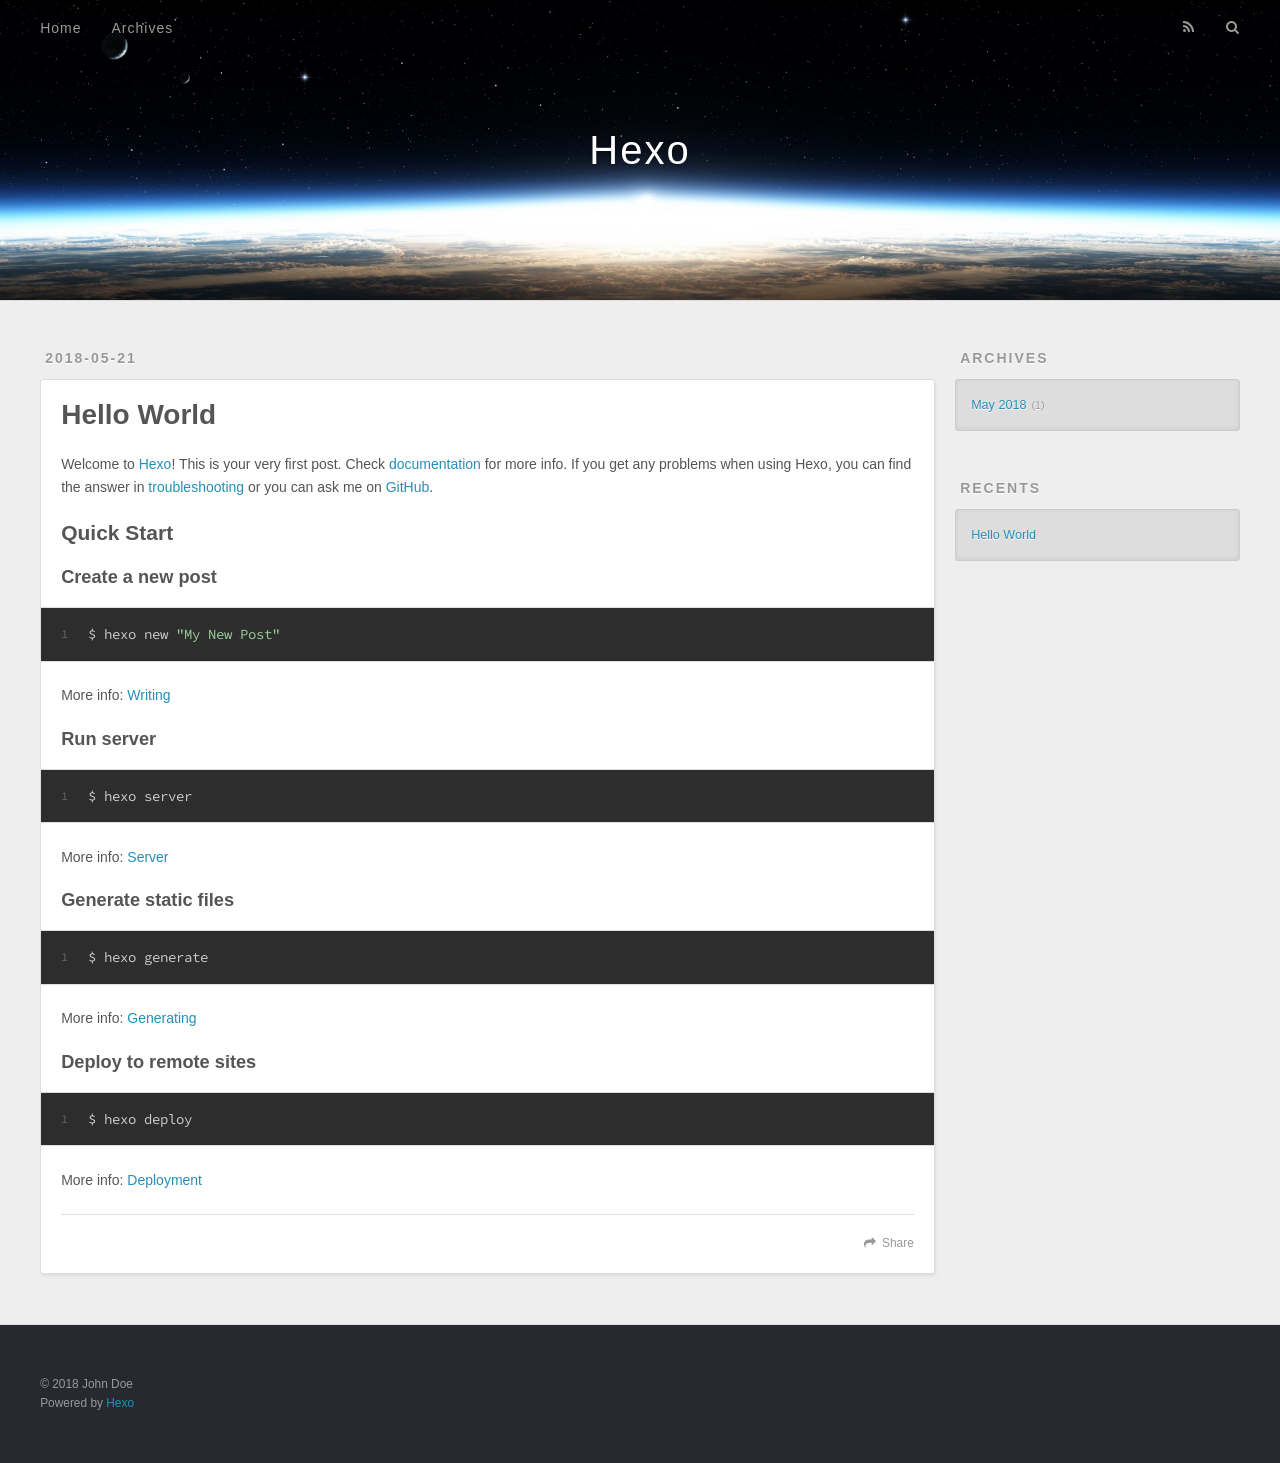
==== index.html @ e7371ed8 "Site updated: 2018-05-22 00:06:30" ====
<!DOCTYPE html>
<html>
<head>
  <!-- hexo-inject:begin --><!-- hexo-inject:end --><meta charset="utf-8">
  
  <title>Hexo</title>
  <meta name="viewport" content="width=device-width, initial-scale=1, maximum-scale=1">
  <meta property="og:type" content="website">
<meta property="og:title" content="Hexo">
<meta property="og:url" content="http://yoursite.com/index.html">
<meta property="og:site_name" content="Hexo">
<meta property="og:locale" content="default">
<meta name="twitter:card" content="summary">
<meta name="twitter:title" content="Hexo">
  
    <link rel="alternative" href="/atom.xml" title="Hexo" type="application/atom+xml">
  
  
    <link rel="icon" href="/favicon.png">
  
  <link href="//fonts.googleapis.com/css?family=Source+Code+Pro" rel="stylesheet" type="text/css">
  <link rel="stylesheet" href="/css/style.css"><!-- hexo-inject:begin --><!-- hexo-inject:end -->
  

</head>
<body>
  <!-- hexo-inject:begin --><!-- hexo-inject:end --><div id="container">
    <div id="wrap">
      <header id="header">
  <div id="banner"></div>
  <div id="header-outer" class="outer">
    <div id="header-title" class="inner">
      <h1 id="logo-wrap">
        <a href="/" id="logo">Hexo</a>
      </h1>
      
    </div>
    <div id="header-inner" class="inner">
      <nav id="main-nav">
        <a id="main-nav-toggle" class="nav-icon"></a>
        
          <a class="main-nav-link" href="/">Home</a>
        
          <a class="main-nav-link" href="/archives">Archives</a>
        
      </nav>
      <nav id="sub-nav">
        
          <a id="nav-rss-link" class="nav-icon" href="/atom.xml" title="RSS Feed"></a>
        
        <a id="nav-search-btn" class="nav-icon" title="Search"></a>
      </nav>
      <div id="search-form-wrap">
        <form action="//google.com/search" method="get" accept-charset="UTF-8" class="search-form"><input type="search" name="q" class="search-form-input" placeholder="Search"><button type="submit" class="search-form-submit">&#xF002;</button><input type="hidden" name="sitesearch" value="http://yoursite.com"></form>
      </div>
    </div>
  </div>
</header>
      <div class="outer">
        <section id="main">
  
    <article id="post-hello-world" class="article article-type-post" itemscope itemprop="blogPost">
  <div class="article-meta">
    <a href="/2018/05/21/hello-world/" class="article-date">
  <time datetime="2018-05-21T14:41:18.692Z" itemprop="datePublished">2018-05-21</time>
</a>
    
  </div>
  <div class="article-inner">
    
    
      <header class="article-header">
        
  
    <h1 itemprop="name">
      <a class="article-title" href="/2018/05/21/hello-world/">Hello World</a>
    </h1>
  

      </header>
    
    <div class="article-entry" itemprop="articleBody">
      
        <p>Welcome to <a href="http://hexo.io/" target="_blank" rel="noopener">Hexo</a>! This is your very first post. Check <a href="http://hexo.io/docs/" target="_blank" rel="noopener">documentation</a> for more info. If you get any problems when using Hexo, you can find the answer in <a href="http://hexo.io/docs/troubleshooting.html" target="_blank" rel="noopener">troubleshooting</a> or you can ask me on <a href="https://github.com/hexojs/hexo/issues" target="_blank" rel="noopener">GitHub</a>.</p>
<h2 id="Quick-Start"><a href="#Quick-Start" class="headerlink" title="Quick Start"></a>Quick Start</h2><h3 id="Create-a-new-post"><a href="#Create-a-new-post" class="headerlink" title="Create a new post"></a>Create a new post</h3><figure class="highlight bash"><table><tr><td class="gutter"><pre><span class="line">1</span><br></pre></td><td class="code"><pre><span class="line">$ hexo new <span class="string">"My New Post"</span></span><br></pre></td></tr></table></figure>
<p>More info: <a href="http://hexo.io/docs/writing.html" target="_blank" rel="noopener">Writing</a></p>
<h3 id="Run-server"><a href="#Run-server" class="headerlink" title="Run server"></a>Run server</h3><figure class="highlight bash"><table><tr><td class="gutter"><pre><span class="line">1</span><br></pre></td><td class="code"><pre><span class="line">$ hexo server</span><br></pre></td></tr></table></figure>
<p>More info: <a href="http://hexo.io/docs/server.html" target="_blank" rel="noopener">Server</a></p>
<h3 id="Generate-static-files"><a href="#Generate-static-files" class="headerlink" title="Generate static files"></a>Generate static files</h3><figure class="highlight bash"><table><tr><td class="gutter"><pre><span class="line">1</span><br></pre></td><td class="code"><pre><span class="line">$ hexo generate</span><br></pre></td></tr></table></figure>
<p>More info: <a href="http://hexo.io/docs/generating.html" target="_blank" rel="noopener">Generating</a></p>
<h3 id="Deploy-to-remote-sites"><a href="#Deploy-to-remote-sites" class="headerlink" title="Deploy to remote sites"></a>Deploy to remote sites</h3><figure class="highlight bash"><table><tr><td class="gutter"><pre><span class="line">1</span><br></pre></td><td class="code"><pre><span class="line">$ hexo deploy</span><br></pre></td></tr></table></figure>
<p>More info: <a href="http://hexo.io/docs/deployment.html" target="_blank" rel="noopener">Deployment</a></p>

      
    </div>
    <footer class="article-footer">
      <a data-url="http://yoursite.com/2018/05/21/hello-world/" data-id="cjhgeq9sd0000dsf5goayx686" class="article-share-link">Share</a>
      
      
    </footer>
  </div>
  
</article>


  
  
</section>
        
          <aside id="sidebar">
  
    
  
    
  
    
  
    
  <div class="widget-wrap">
    <h3 class="widget-title">Archives</h3>
    <div class="widget">
      <ul class="archive-list"><li class="archive-list-item"><a class="archive-list-link" href="/archives/2018/05/">May 2018</a><span class="archive-list-count">1</span></li></ul>
    </div>
  </div>

  
    
  <div class="widget-wrap">
    <h3 class="widget-title">Recents</h3>
    <div class="widget">
      <ul>
        
          <li>
            <a href="/2018/05/21/hello-world/">Hello World</a>
          </li>
        
      </ul>
    </div>
  </div>

  
</aside>
        
      </div>
      <footer id="footer">
  
  <div class="outer">
    <div id="footer-info" class="inner">
      &copy; 2018 John Doe<br>
      Powered by <a href="http://hexo.io/" target="_blank">Hexo</a>
    </div>
  </div>
</footer>
    </div>
    <nav id="mobile-nav">
  
    <a href="/" class="mobile-nav-link">Home</a>
  
    <a href="/archives" class="mobile-nav-link">Archives</a>
  
</nav>
    

<script src="//ajax.googleapis.com/ajax/libs/jquery/2.0.3/jquery.min.js"></script>


  <link rel="stylesheet" href="/fancybox/jquery.fancybox.css">
  <script src="/fancybox/jquery.fancybox.pack.js"></script>


<script src="/js/script.js"></script>

  </div><!-- hexo-inject:begin --><!-- Begin: Injected MathJax -->
<script type="text/x-mathjax-config">
  MathJax.Hub.Config({"tex2jax":{"inlineMath":[["$","$"],["\\(","\\)"]],"skipTags":["script","noscript","style","textarea","pre","code"],"processEscapes":true},"TeX":{"equationNumbers":{"autoNumber":"AMS"}}});
</script>

<script type="text/x-mathjax-config">
  MathJax.Hub.Queue(function() {
    var all = MathJax.Hub.getAllJax(), i;
    for(i=0; i < all.length; i += 1) {
      all[i].SourceElement().parentNode.className += ' has-jax';
    }
  });
</script>

<script type="text/javascript" src="//cdn.mathjax.org/mathjax/latest/MathJax.js?config=TeX-AMS-MML_HTMLorMML">
</script>
<!-- End: Injected MathJax -->
<!-- hexo-inject:end -->
</body>
</html>
---- css/style.css ----
body {
  width: 100%;
}
body:before,
body:after {
  content: "";
  display: table;
}
body:after {
  clear: both;
}
html,
body,
div,
span,
applet,
object,
iframe,
h1,
h2,
h3,
h4,
h5,
h6,
p,
blockquote,
pre,
a,
abbr,
acronym,
address,
big,
cite,
code,
del,
dfn,
em,
img,
ins,
kbd,
q,
s,
samp,
small,
strike,
strong,
sub,
sup,
tt,
var,
dl,
dt,
dd,
ol,
ul,
li,
fieldset,
form,
label,
legend,
table,
caption,
tbody,
tfoot,
thead,
tr,
th,
td {
  margin: 0;
  padding: 0;
  border: 0;
  outline: 0;
  font-weight: inherit;
  font-style: inherit;
  font-family: inherit;
  font-size: 100%;
  vertical-align: baseline;
}
body {
  line-height: 1;
  color: #000;
  background: #fff;
}
ol,
ul {
  list-style: none;
}
table {
  border-collapse: separate;
  border-spacing: 0;
  vertical-align: middle;
}
caption,
th,
td {
  text-align: left;
  font-weight: normal;
  vertical-align: middle;
}
a img {
  border: none;
}
input,
button {
  margin: 0;
  padding: 0;
}
input::-moz-focus-inner,
button::-moz-focus-inner {
  border: 0;
  padding: 0;
}
@font-face {
  font-family: FontAwesome;
  font-style: normal;
  font-weight: normal;
  src: url("fonts/fontawesome-webfont.eot?v=#4.0.3");
  src: url("fonts/fontawesome-webfont.eot?#iefix&v=#4.0.3") format("embedded-opentype"), url("fonts/fontawesome-webfont.woff?v=#4.0.3") format("woff"), url("fonts/fontawesome-webfont.ttf?v=#4.0.3") format("truetype"), url("fonts/fontawesome-webfont.svg#fontawesomeregular?v=#4.0.3") format("svg");
}
html,
body,
#container {
  height: 100%;
}
body {
  background: #eee;
  font: 14px "Helvetica Neue", Helvetica, Arial, sans-serif;
  -webkit-text-size-adjust: 100%;
}
.outer {
  max-width: 1220px;
  margin: 0 auto;
  padding: 0 20px;
}
.outer:before,
.outer:after {
  content: "";
  display: table;
}
.outer:after {
  clear: both;
}
.inner {
  display: inline;
  float: left;
  width: 98.33333333333333%;
  margin: 0 0.833333333333333%;
}
.left,
.alignleft {
  float: left;
}
.right,
.alignright {
  float: right;
}
.clear {
  clear: both;
}
#container {
  position: relative;
}
.mobile-nav-on {
  overflow: hidden;
}
#wrap {
  height: 100%;
  width: 100%;
  position: absolute;
  top: 0;
  left: 0;
  -webkit-transition: 0.2s ease-out;
  -moz-transition: 0.2s ease-out;
  -ms-transition: 0.2s ease-out;
  transition: 0.2s ease-out;
  z-index: 1;
  background: #eee;
}
.mobile-nav-on #wrap {
  left: 280px;
}
@media screen and (min-width: 768px) {
  #main {
    display: inline;
    float: left;
    width: 73.33333333333333%;
    margin: 0 0.833333333333333%;
  }
}
.article-date,
.article-category-link,
.archive-year,
.widget-title {
  text-decoration: none;
  text-transform: uppercase;
  letter-spacing: 2px;
  color: #999;
  margin-bottom: 1em;
  margin-left: 5px;
  line-height: 1em;
  text-shadow: 0 1px #fff;
  font-weight: bold;
}
.article-inner,
.archive-article-inner {
  background: #fff;
  -webkit-box-shadow: 1px 2px 3px #ddd;
  box-shadow: 1px 2px 3px #ddd;
  border: 1px solid #ddd;
  border-radius: 3px;
}
.article-entry h1,
.widget h1 {
  font-size: 2em;
}
.article-entry h2,
.widget h2 {
  font-size: 1.5em;
}
.article-entry h3,
.widget h3 {
  font-size: 1.3em;
}
.article-entry h4,
.widget h4 {
  font-size: 1.2em;
}
.article-entry h5,
.widget h5 {
  font-size: 1em;
}
.article-entry h6,
.widget h6 {
  font-size: 1em;
  color: #999;
}
.article-entry hr,
.widget hr {
  border: 1px dashed #ddd;
}
.article-entry strong,
.widget strong {
  font-weight: bold;
}
.article-entry em,
.widget em,
.article-entry cite,
.widget cite {
  font-style: italic;
}
.article-entry sup,
.widget sup,
.article-entry sub,
.widget sub {
  font-size: 0.75em;
  line-height: 0;
  position: relative;
  vertical-align: baseline;
}
.article-entry sup,
.widget sup {
  top: -0.5em;
}
.article-entry sub,
.widget sub {
  bottom: -0.2em;
}
.article-entry small,
.widget small {
  font-size: 0.85em;
}
.article-entry acronym,
.widget acronym,
.article-entry abbr,
.widget abbr {
  border-bottom: 1px dotted;
}
.article-entry ul,
.widget ul,
.article-entry ol,
.widget ol,
.article-entry dl,
.widget dl {
  margin: 0 20px;
  line-height: 1.6em;
}
.article-entry ul ul,
.widget ul ul,
.article-entry ol ul,
.widget ol ul,
.article-entry ul ol,
.widget ul ol,
.article-entry ol ol,
.widget ol ol {
  margin-top: 0;
  margin-bottom: 0;
}
.article-entry ul,
.widget ul {
  list-style: disc;
}
.article-entry ol,
.widget ol {
  list-style: decimal;
}
.article-entry dt,
.widget dt {
  font-weight: bold;
}
#header {
  height: 300px;
  position: relative;
  border-bottom: 1px solid #ddd;
}
#header:before,
#header:after {
  content: "";
  position: absolute;
  left: 0;
  right: 0;
  height: 40px;
}
#header:before {
  top: 0;
  background: -webkit-linear-gradient(rgba(0,0,0,0.2), transparent);
  background: -moz-linear-gradient(rgba(0,0,0,0.2), transparent);
  background: -ms-linear-gradient(rgba(0,0,0,0.2), transparent);
  background: linear-gradient(rgba(0,0,0,0.2), transparent);
}
#header:after {
  bottom: 0;
  background: -webkit-linear-gradient(transparent, rgba(0,0,0,0.2));
  background: -moz-linear-gradient(transparent, rgba(0,0,0,0.2));
  background: -ms-linear-gradient(transparent, rgba(0,0,0,0.2));
  background: linear-gradient(transparent, rgba(0,0,0,0.2));
}
#header-outer {
  height: 100%;
  position: relative;
}
#header-inner {
  position: relative;
  overflow: hidden;
}
#banner {
  position: absolute;
  top: 0;
  left: 0;
  width: 100%;
  height: 100%;
  background: url("images/banner.jpg") center #000;
  -webkit-background-size: cover;
  -moz-background-size: cover;
  background-size: cover;
  z-index: -1;
}
#header-title {
  text-align: center;
  height: 40px;
  position: absolute;
  top: 50%;
  left: 0;
  margin-top: -20px;
}
#logo,
#subtitle {
  text-decoration: none;
  color: #fff;
  font-weight: 300;
  text-shadow: 0 1px 4px rgba(0,0,0,0.3);
}
#logo {
  font-size: 40px;
  line-height: 40px;
  letter-spacing: 2px;
}
#subtitle {
  font-size: 16px;
  line-height: 16px;
  letter-spacing: 1px;
}
#subtitle-wrap {
  margin-top: 16px;
}
#main-nav {
  float: left;
  margin-left: -15px;
}
.nav-icon,
.main-nav-link {
  float: left;
  color: #fff;
  opacity: 0.6;
  text-decoration: none;
  text-shadow: 0 1px rgba(0,0,0,0.2);
  -webkit-transition: opacity 0.2s;
  -moz-transition: opacity 0.2s;
  -ms-transition: opacity 0.2s;
  transition: opacity 0.2s;
  display: block;
  padding: 20px 15px;
}
.nav-icon:hover,
.main-nav-link:hover {
  opacity: 1;
}
.nav-icon {
  font-family: FontAwesome;
  text-align: center;
  font-size: 14px;
  width: 14px;
  height: 14px;
  padding: 20px 15px;
  position: relative;
  cursor: pointer;
}
.main-nav-link {
  font-weight: 300;
  letter-spacing: 1px;
}
@media screen and (max-width: 479px) {
  .main-nav-link {
    display: none;
  }
}
#main-nav-toggle {
  display: none;
}
#main-nav-toggle:before {
  content: "\f0c9";
}
@media screen and (max-width: 479px) {
  #main-nav-toggle {
    display: block;
  }
}
#sub-nav {
  float: right;
  margin-right: -15px;
}
#nav-rss-link:before {
  content: "\f09e";
}
#nav-search-btn:before {
  content: "\f002";
}
#search-form-wrap {
  position: absolute;
  top: 15px;
  width: 150px;
  height: 30px;
  right: -150px;
  opacity: 0;
  -webkit-transition: 0.2s ease-out;
  -moz-transition: 0.2s ease-out;
  -ms-transition: 0.2s ease-out;
  transition: 0.2s ease-out;
}
#search-form-wrap.on {
  opacity: 1;
  right: 0;
}
@media screen and (max-width: 479px) {
  #search-form-wrap {
    width: 100%;
    right: -100%;
  }
}
.search-form {
  position: absolute;
  top: 0;
  left: 0;
  right: 0;
  background: #fff;
  padding: 5px 15px;
  border-radius: 15px;
  -webkit-box-shadow: 0 0 10px rgba(0,0,0,0.3);
  box-shadow: 0 0 10px rgba(0,0,0,0.3);
}
.search-form-input {
  border: none;
  background: none;
  color: #555;
  width: 100%;
  font: 13px "Helvetica Neue", Helvetica, Arial, sans-serif;
  outline: none;
}
.search-form-input::-webkit-search-results-decoration,
.search-form-input::-webkit-search-cancel-button {
  -webkit-appearance: none;
}
.search-form-submit {
  position: absolute;
  top: 50%;
  right: 10px;
  margin-top: -7px;
  font: 13px FontAwesome;
  border: none;
  background: none;
  color: #bbb;
  cursor: pointer;
}
.search-form-submit:hover,
.search-form-submit:focus {
  color: #777;
}
.article {
  margin: 50px 0;
}
.article-inner {
  overflow: hidden;
}
.article-meta:before,
.article-meta:after {
  content: "";
  display: table;
}
.article-meta:after {
  clear: both;
}
.article-date {
  float: left;
}
.article-category {
  float: left;
  line-height: 1em;
  color: #ccc;
  text-shadow: 0 1px #fff;
  margin-left: 8px;
}
.article-category:before {
  content: "\2022";
}
.article-category-link {
  margin: 0 12px 1em;
}
.article-header {
  padding: 20px 20px 0;
}
.article-title {
  text-decoration: none;
  font-size: 2em;
  font-weight: bold;
  color: #555;
  line-height: 1.1em;
  -webkit-transition: color 0.2s;
  -moz-transition: color 0.2s;
  -ms-transition: color 0.2s;
  transition: color 0.2s;
}
a.article-title:hover {
  color: #258fb8;
}
.article-entry {
  color: #555;
  padding: 0 20px;
}
.article-entry:before,
.article-entry:after {
  content: "";
  display: table;
}
.article-entry:after {
  clear: both;
}
.article-entry p,
.article-entry table {
  line-height: 1.6em;
  margin: 1.6em 0;
}
.article-entry h1,
.article-entry h2,
.article-entry h3,
.article-entry h4,
.article-entry h5,
.article-entry h6 {
  font-weight: bold;
}
.article-entry h1,
.article-entry h2,
.article-entry h3,
.article-entry h4,
.article-entry h5,
.article-entry h6 {
  line-height: 1.1em;
  margin: 1.1em 0;
}
.article-entry a {
  color: #258fb8;
  text-decoration: none;
}
.article-entry a:hover {
  text-decoration: underline;
}
.article-entry ul,
.article-entry ol,
.article-entry dl {
  margin-top: 1.6em;
  margin-bottom: 1.6em;
}
.article-entry img,
.article-entry video {
  max-width: 100%;
  height: auto;
  display: block;
  margin: auto;
}
.article-entry iframe {
  border: none;
}
.article-entry table {
  width: 100%;
  border-collapse: collapse;
  border-spacing: 0;
}
.article-entry th {
  font-weight: bold;
  border-bottom: 3px solid #ddd;
  padding-bottom: 0.5em;
}
.article-entry td {
  border-bottom: 1px solid #ddd;
  padding: 10px 0;
}
.article-entry blockquote {
  font-family: Georgia, "Times New Roman", serif;
  font-size: 1.4em;
  margin: 1.6em 20px;
  text-align: center;
}
.article-entry blockquote footer {
  font-size: 14px;
  margin: 1.6em 0;
  font-family: "Helvetica Neue", Helvetica, Arial, sans-serif;
}
.article-entry blockquote footer cite:before {
  content: "—";
  padding: 0 0.5em;
}
.article-entry .pullquote {
  text-align: left;
  width: 45%;
  margin: 0;
}
.article-entry .pullquote.left {
  margin-left: 0.5em;
  margin-right: 1em;
}
.article-entry .pullquote.right {
  margin-right: 0.5em;
  margin-left: 1em;
}
.article-entry .caption {
  color: #999;
  display: block;
  font-size: 0.9em;
  margin-top: 0.5em;
  position: relative;
  text-align: center;
}
.article-entry .video-container {
  position: relative;
  padding-top: 56.25%;
  height: 0;
  overflow: hidden;
}
.article-entry .video-container iframe,
.article-entry .video-container object,
.article-entry .video-container embed {
  position: absolute;
  top: 0;
  left: 0;
  width: 100%;
  height: 100%;
  margin-top: 0;
}
.article-more-link a {
  display: inline-block;
  line-height: 1em;
  padding: 6px 15px;
  border-radius: 15px;
  background: #eee;
  color: #999;
  text-shadow: 0 1px #fff;
  text-decoration: none;
}
.article-more-link a:hover {
  background: #258fb8;
  color: #fff;
  text-decoration: none;
  text-shadow: 0 1px #1e7293;
}
.article-footer {
  font-size: 0.85em;
  line-height: 1.6em;
  border-top: 1px solid #ddd;
  padding-top: 1.6em;
  margin: 0 20px 20px;
}
.article-footer:before,
.article-footer:after {
  content: "";
  display: table;
}
.article-footer:after {
  clear: both;
}
.article-footer a {
  color: #999;
  text-decoration: none;
}
.article-footer a:hover {
  color: #555;
}
.article-tag-list-item {
  float: left;
  margin-right: 10px;
}
.article-tag-list-link:before {
  content: "#";
}
.article-comment-link {
  float: right;
}
.article-comment-link:before {
  content: "\f075";
  font-family: FontAwesome;
  padding-right: 8px;
}
.article-share-link {
  cursor: pointer;
  float: right;
  margin-left: 20px;
}
.article-share-link:before {
  content: "\f064";
  font-family: FontAwesome;
  padding-right: 6px;
}
#article-nav {
  position: relative;
}
#article-nav:before,
#article-nav:after {
  content: "";
  display: table;
}
#article-nav:after {
  clear: both;
}
@media screen and (min-width: 768px) {
  #article-nav {
    margin: 50px 0;
  }
  #article-nav:before {
    width: 8px;
    height: 8px;
    position: absolute;
    top: 50%;
    left: 50%;
    margin-top: -4px;
    margin-left: -4px;
    content: "";
    border-radius: 50%;
    background: #ddd;
    -webkit-box-shadow: 0 1px 2px #fff;
    box-shadow: 0 1px 2px #fff;
  }
}
.article-nav-link-wrap {
  text-decoration: none;
  text-shadow: 0 1px #fff;
  color: #999;
  -webkit-box-sizing: border-box;
  -moz-box-sizing: border-box;
  box-sizing: border-box;
  margin-top: 50px;
  text-align: center;
  display: block;
}
.article-nav-link-wrap:hover {
  color: #555;
}
@media screen and (min-width: 768px) {
  .article-nav-link-wrap {
    width: 50%;
    margin-top: 0;
  }
}
@media screen and (min-width: 768px) {
  #article-nav-newer {
    float: left;
    text-align: right;
    padding-right: 20px;
  }
}
@media screen and (min-width: 768px) {
  #article-nav-older {
    float: right;
    text-align: left;
    padding-left: 20px;
  }
}
.article-nav-caption {
  text-transform: uppercase;
  letter-spacing: 2px;
  color: #ddd;
  line-height: 1em;
  font-weight: bold;
}
#article-nav-newer .article-nav-caption {
  margin-right: -2px;
}
.article-nav-title {
  font-size: 0.85em;
  line-height: 1.6em;
  margin-top: 0.5em;
}
.article-share-box {
  position: absolute;
  display: none;
  background: #fff;
  -webkit-box-shadow: 1px 2px 10px rgba(0,0,0,0.2);
  box-shadow: 1px 2px 10px rgba(0,0,0,0.2);
  border-radius: 3px;
  margin-left: -145px;
  overflow: hidden;
  z-index: 1;
}
.article-share-box.on {
  display: block;
}
.article-share-input {
  width: 100%;
  background: none;
  -webkit-box-sizing: border-box;
  -moz-box-sizing: border-box;
  box-sizing: border-box;
  font: 14px "Helvetica Neue", Helvetica, Arial, sans-serif;
  padding: 0 15px;
  color: #555;
  outline: none;
  border: 1px solid #ddd;
  border-radius: 3px 3px 0 0;
  height: 36px;
  line-height: 36px;
}
.article-share-links {
  background: #eee;
}
.article-share-links:before,
.article-share-links:after {
  content: "";
  display: table;
}
.article-share-links:after {
  clear: both;
}
.article-share-twitter,
.article-share-facebook,
.article-share-pinterest,
.article-share-google {
  width: 50px;
  height: 36px;
  display: block;
  float: left;
  position: relative;
  color: #999;
  text-shadow: 0 1px #fff;
}
.article-share-twitter:before,
.article-share-facebook:before,
.article-share-pinterest:before,
.article-share-google:before {
  font-size: 20px;
  font-family: FontAwesome;
  width: 20px;
  height: 20px;
  position: absolute;
  top: 50%;
  left: 50%;
  margin-top: -10px;
  margin-left: -10px;
  text-align: center;
}
.article-share-twitter:hover,
.article-share-facebook:hover,
.article-share-pinterest:hover,
.article-share-google:hover {
  color: #fff;
}
.article-share-twitter:before {
  content: "\f099";
}
.article-share-twitter:hover {
  background: #00aced;
  text-shadow: 0 1px #008abe;
}
.article-share-facebook:before {
  content: "\f09a";
}
.article-share-facebook:hover {
  background: #3b5998;
  text-shadow: 0 1px #2f477a;
}
.article-share-pinterest:before {
  content: "\f0d2";
}
.article-share-pinterest:hover {
  background: #cb2027;
  text-shadow: 0 1px #a21a1f;
}
.article-share-google:before {
  content: "\f0d5";
}
.article-share-google:hover {
  background: #dd4b39;
  text-shadow: 0 1px #be3221;
}
.article-gallery {
  background: #000;
  position: relative;
}
.article-gallery-photos {
  position: relative;
  overflow: hidden;
}
.article-gallery-img {
  display: none;
  max-width: 100%;
}
.article-gallery-img:first-child {
  display: block;
}
.article-gallery-img.loaded {
  position: absolute;
  display: block;
}
.article-gallery-img img {
  display: block;
  max-width: 100%;
  margin: 0 auto;
}
#comments {
  background: #fff;
  -webkit-box-shadow: 1px 2px 3px #ddd;
  box-shadow: 1px 2px 3px #ddd;
  padding: 20px;
  border: 1px solid #ddd;
  border-radius: 3px;
  margin: 50px 0;
}
#comments a {
  color: #258fb8;
}
.archives-wrap {
  margin: 50px 0;
}
.archives:before,
.archives:after {
  content: "";
  display: table;
}
.archives:after {
  clear: both;
}
.archive-year-wrap {
  margin-bottom: 1em;
}
.archives {
  -webkit-column-gap: 10px;
  -moz-column-gap: 10px;
  column-gap: 10px;
}
@media screen and (min-width: 480px) and (max-width: 767px) {
  .archives {
    -webkit-column-count: 2;
    -moz-column-count: 2;
    column-count: 2;
  }
}
@media screen and (min-width: 768px) {
  .archives {
    -webkit-column-count: 3;
    -moz-column-count: 3;
    column-count: 3;
  }
}
.archive-article {
  -webkit-column-break-inside: avoid;
  page-break-inside: avoid;
  overflow: hidden;
  break-inside: avoid-column;
}
.archive-article-inner {
  padding: 10px;
  margin-bottom: 15px;
}
.archive-article-title {
  text-decoration: none;
  font-weight: bold;
  color: #555;
  -webkit-transition: color 0.2s;
  -moz-transition: color 0.2s;
  -ms-transition: color 0.2s;
  transition: color 0.2s;
  line-height: 1.6em;
}
.archive-article-title:hover {
  color: #258fb8;
}
.archive-article-footer {
  margin-top: 1em;
}
.archive-article-date {
  color: #999;
  text-decoration: none;
  font-size: 0.85em;
  line-height: 1em;
  margin-bottom: 0.5em;
  display: block;
}
#page-nav {
  margin: 50px auto;
  background: #fff;
  -webkit-box-shadow: 1px 2px 3px #ddd;
  box-shadow: 1px 2px 3px #ddd;
  border: 1px solid #ddd;
  border-radius: 3px;
  text-align: center;
  color: #999;
  overflow: hidden;
}
#page-nav:before,
#page-nav:after {
  content: "";
  display: table;
}
#page-nav:after {
  clear: both;
}
#page-nav a,
#page-nav span {
  padding: 10px 20px;
  line-height: 1;
  height: 2ex;
}
#page-nav a {
  color: #999;
  text-decoration: none;
}
#page-nav a:hover {
  background: #999;
  color: #fff;
}
#page-nav .prev {
  float: left;
}
#page-nav .next {
  float: right;
}
#page-nav .page-number {
  display: inline-block;
}
@media screen and (max-width: 479px) {
  #page-nav .page-number {
    display: none;
  }
}
#page-nav .current {
  color: #555;
  font-weight: bold;
}
#page-nav .space {
  color: #ddd;
}
#footer {
  background: #262a30;
  padding: 50px 0;
  border-top: 1px solid #ddd;
  color: #999;
}
#footer a {
  color: #258fb8;
  text-decoration: none;
}
#footer a:hover {
  text-decoration: underline;
}
#footer-info {
  line-height: 1.6em;
  font-size: 0.85em;
}
.article-entry pre,
.article-entry .highlight {
  background: #2d2d2d;
  margin: 0 -20px;
  padding: 15px 20px;
  border-style: solid;
  border-color: #ddd;
  border-width: 1px 0;
  overflow: auto;
  color: #ccc;
  line-height: 22.400000000000002px;
}
.article-entry .highlight .gutter pre,
.article-entry .gist .gist-file .gist-data .line-numbers {
  color: #666;
  font-size: 0.85em;
}
.article-entry pre,
.article-entry code {
  font-family: "Source Code Pro", Consolas, Monaco, Menlo, Consolas, monospace;
}
.article-entry code {
  background: #eee;
  text-shadow: 0 1px #fff;
  padding: 0 0.3em;
}
.article-entry pre code {
  background: none;
  text-shadow: none;
  padding: 0;
}
.article-entry .highlight pre {
  border: none;
  margin: 0;
  padding: 0;
}
.article-entry .highlight table {
  margin: 0;
  width: auto;
}
.article-entry .highlight td {
  border: none;
  padding: 0;
}
.article-entry .highlight figcaption {
  font-size: 0.85em;
  color: #999;
  line-height: 1em;
  margin-bottom: 1em;
}
.article-entry .highlight figcaption:before,
.article-entry .highlight figcaption:after {
  content: "";
  display: table;
}
.article-entry .highlight figcaption:after {
  clear: both;
}
.article-entry .highlight figcaption a {
  float: right;
}
.article-entry .highlight .gutter pre {
  text-align: right;
  padding-right: 20px;
}
.article-entry .highlight .line {
  height: 22.400000000000002px;
}
.article-entry .gist {
  margin: 0 -20px;
  border-style: solid;
  border-color: #ddd;
  border-width: 1px 0;
  background: #2d2d2d;
  padding: 15px 20px 15px 0;
}
.article-entry .gist .gist-file {
  border: none;
  font-family: "Source Code Pro", Consolas, Monaco, Menlo, Consolas, monospace;
  margin: 0;
}
.article-entry .gist .gist-file .gist-data {
  background: none;
  border: none;
}
.article-entry .gist .gist-file .gist-data .line-numbers {
  background: none;
  border: none;
  padding: 0 20px 0 0;
}
.article-entry .gist .gist-file .gist-data .line-data {
  padding: 0 !important;
}
.article-entry .gist .gist-file .highlight {
  margin: 0;
  padding: 0;
  border: none;
}
.article-entry .gist .gist-file .gist-meta {
  background: #2d2d2d;
  color: #999;
  font: 0.85em "Helvetica Neue", Helvetica, Arial, sans-serif;
  text-shadow: 0 0;
  padding: 0;
  margin-top: 1em;
  margin-left: 20px;
}
.article-entry .gist .gist-file .gist-meta a {
  color: #258fb8;
  font-weight: normal;
}
.article-entry .gist .gist-file .gist-meta a:hover {
  text-decoration: underline;
}
pre .comment,
pre .title {
  color: #999;
}
pre .variable,
pre .attribute,
pre .tag,
pre .regexp,
pre .ruby .constant,
pre .xml .tag .title,
pre .xml .pi,
pre .xml .doctype,
pre .html .doctype,
pre .css .id,
pre .css .class,
pre .css .pseudo {
  color: #f2777a;
}
pre .number,
pre .preprocessor,
pre .built_in,
pre .literal,
pre .params,
pre .constant {
  color: #f99157;
}
pre .class,
pre .ruby .class .title,
pre .css .rules .attribute {
  color: #9c9;
}
pre .string,
pre .value,
pre .inheritance,
pre .header,
pre .ruby .symbol,
pre .xml .cdata {
  color: #9c9;
}
pre .css .hexcolor {
  color: #6cc;
}
pre .function,
pre .python .decorator,
pre .python .title,
pre .ruby .function .title,
pre .ruby .title .keyword,
pre .perl .sub,
pre .javascript .title,
pre .coffeescript .title {
  color: #69c;
}
pre .keyword,
pre .javascript .function {
  color: #c9c;
}
@media screen and (max-width: 479px) {
  #mobile-nav {
    position: absolute;
    top: 0;
    left: 0;
    width: 280px;
    height: 100%;
    background: #191919;
    border-right: 1px solid #fff;
  }
}
@media screen and (max-width: 479px) {
  .mobile-nav-link {
    display: block;
    color: #999;
    text-decoration: none;
    padding: 15px 20px;
    font-weight: bold;
  }
  .mobile-nav-link:hover {
    color: #fff;
  }
}
@media screen and (min-width: 768px) {
  #sidebar {
    display: inline;
    float: left;
    width: 23.333333333333332%;
    margin: 0 0.833333333333333%;
  }
}
.widget-wrap {
  margin: 50px 0;
}
.widget {
  color: #777;
  text-shadow: 0 1px #fff;
  background: #ddd;
  -webkit-box-shadow: 0 -1px 4px #ccc inset;
  box-shadow: 0 -1px 4px #ccc inset;
  border: 1px solid #ccc;
  padding: 15px;
  border-radius: 3px;
}
.widget a {
  color: #258fb8;
  text-decoration: none;
}
.widget a:hover {
  text-decoration: underline;
}
.widget ul ul,
.widget ol ul,
.widget dl ul,
.widget ul ol,
.widget ol ol,
.widget dl ol,
.widget ul dl,
.widget ol dl,
.widget dl dl {
  margin-left: 15px;
  list-style: disc;
}
.widget {
  line-height: 1.6em;
  word-wrap: break-word;
  font-size: 0.9em;
}
.widget ul,
.widget ol {
  list-style: none;
  margin: 0;
}
.widget ul ul,
.widget ol ul,
.widget ul ol,
.widget ol ol {
  margin: 0 20px;
}
.widget ul ul,
.widget ol ul {
  list-style: disc;
}
.widget ul ol,
.widget ol ol {
  list-style: decimal;
}
.category-list-count,
.tag-list-count,
.archive-list-count {
  padding-left: 5px;
  color: #999;
  font-size: 0.85em;
}
.category-list-count:before,
.tag-list-count:before,
.archive-list-count:before {
  content: "(";
}
.category-list-count:after,
.tag-list-count:after,
.archive-list-count:after {
  content: ")";
}
.tagcloud a {
  margin-right: 5px;
  display: inline-block;
}
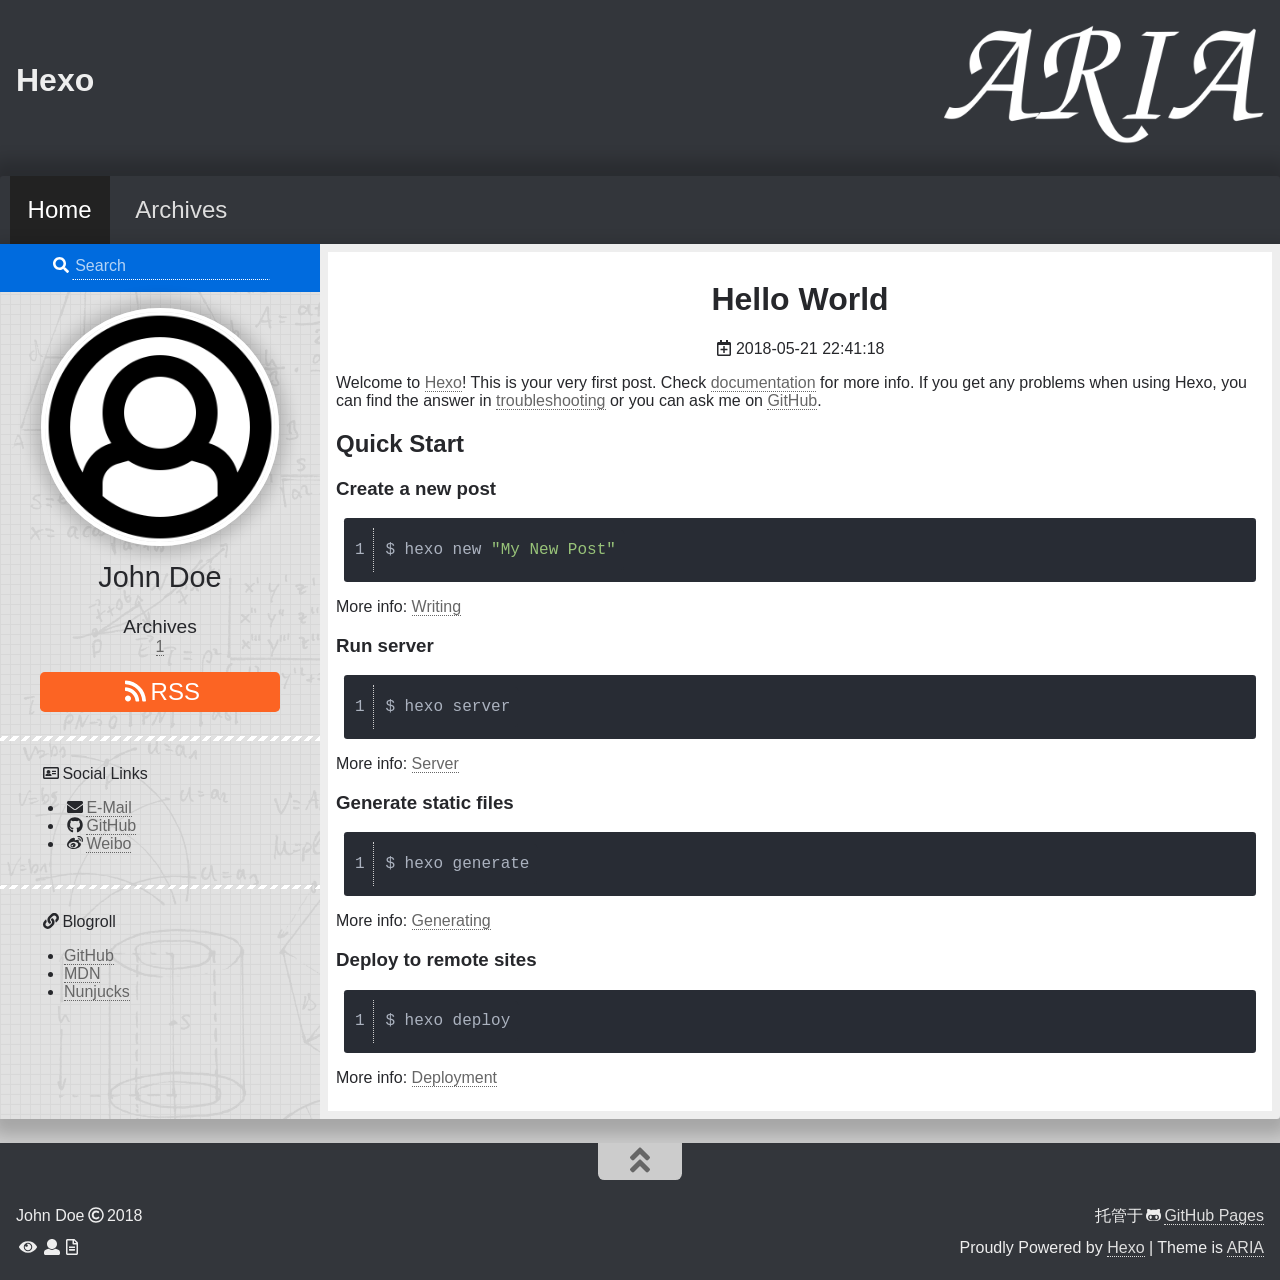
==== commit 1d591149: "Site updated: 2018-06-04 23:24:36" ====
--- a/index.html
+++ b/index.html
@@ -1,192 +1,291 @@
 <!DOCTYPE html>
 <html>
-<head>
-  <!-- hexo-inject:begin --><!-- hexo-inject:end --><meta charset="utf-8">
-  
-  <title>Hexo</title>
-  <meta name="viewport" content="width=device-width, initial-scale=1, maximum-scale=1">
-  <meta property="og:type" content="website">
-<meta property="og:title" content="Hexo">
-<meta property="og:url" content="http://yoursite.com/index.html">
-<meta property="og:site_name" content="Hexo">
-<meta property="og:locale" content="default">
-<meta name="twitter:card" content="summary">
-<meta name="twitter:title" content="Hexo">
-  
-    <link rel="alternative" href="/atom.xml" title="Hexo" type="application/atom+xml">
-  
-  
-    <link rel="icon" href="/favicon.png">
-  
-  <link href="//fonts.googleapis.com/css?family=Source+Code+Pro" rel="stylesheet" type="text/css">
-  <link rel="stylesheet" href="/css/style.css"><!-- hexo-inject:begin --><!-- hexo-inject:end -->
-  
-
-</head>
-<body>
-  <!-- hexo-inject:begin --><!-- hexo-inject:end --><div id="container">
-    <div id="wrap">
-      <header id="header">
-  <div id="banner"></div>
-  <div id="header-outer" class="outer">
-    <div id="header-title" class="inner">
-      <h1 id="logo-wrap">
-        <a href="/" id="logo">Hexo</a>
+  <head>
+    <meta charset="utf-8">
+    <meta http-equiv="X-UA-Compatible" content="IE=edge">
+    <meta name="viewport" content="width=device-width, initial-scale=1, maximum-scale=1">
+    
+    <meta name="theme-color" content="#33363b">
+    <meta name="msapplication-TileColor" content="#33363b">
+    
+    
+    
+    <meta name="keywords" content="Life, ARIA, Hexo">
+    
+    
+    <link rel="apple-touch-icon" sizes="180x180" href="/favicons/apple-touch-icon.png">
+    
+    
+    <link rel="icon" type="image/png" sizes="192x192" href="/favicons/android-chrome-192x192.png">
+    
+    
+    <link rel="icon" type="image/png" sizes="32x32" href="/favicons/favicon-32x32.png">
+    
+    
+    <link rel="icon" type="image/png" sizes="16x16" href="/favicons/favicon-16x16.png">
+    
+    
+    <link rel="mask-icon" href="/favicons/safari-pinned-tab.svg" color="#33363b">
+    
+    
+    <link rel="manifest" href="/favicons/site.webmanifest">
+    
+    
+    <meta name="msapplication-config" content="/favicons/browserconfig.xml">
+    
+    
+    <link rel="alternate" href="/atom.xml" title="Hexo" type="application/atom+xml" />
+    
+    
+    <link rel="shortcut icon" type="image/x-icon" href="/favicons/favicon.ico">
+    
+    
+    <link rel="stylesheet" type="text/css" href="/css/normalize.css">
+    <link rel="stylesheet" type="text/css" href="/css/index.css">
+    
+    <link rel="stylesheet" type="text/css" href="/css/sidebar.css">
+    
+    
+    <link rel="stylesheet" type="text/css" href="/css/custom.css">
+    <link rel="stylesheet" type="text/css" href="/css/atom-one-dark.css">
+    <link rel="stylesheet" type="text/css" href="/css/lightgallery.min.css">
+    <script type="text/javascript" src="/js/jquery.min.js"></script>
+    <script defer type="text/javascript" src="/js/util.js"></script>
+    <script defer type="text/javascript" src="/js/scrollspy.js"></script>
+    <script defer type="text/javascript" src="/js/fontawesome-all.min.js"></script>
+    <script defer type="text/javascript" src="/js/lightgallery.min.js"></script>
+    <script defer type="text/javascript" src="/js/lg-fullscreen.min.js"></script>
+    <script defer type="text/javascript" src="/js/lg-hash.min.js"></script>
+    <script defer type="text/javascript" src="/js/lg-pager.min.js"></script>
+    <script defer type="text/javascript" src="/js/lg-thumbnail.min.js"></script>
+    <script defer type="text/javascript" src="/js/lg-zoom.min.js"></script>
+    
+    <script defer src="/js/busuanzi.pure.mini.js"></script>
+    
+    
+    <script defer type="text/javascript" src="/js/search.js"></script>
+    <script type="text/javascript">
+    $(document).ready(function () {
+      var searchPath = "search.xml";
+      if (searchPath.length === 0) {
+        searchPath = "search.xml";
+      }
+      var path = "/" + searchPath;
+      searchFunc(path, "search-input", "search-result");
+    });
+    </script>
+    
+    
+    <script defer type="text/javascript" src="/js/index.js"></script>
+    
+    <script defer type="text/javascript" src="/js/custom.js"></script>
+    <title>Hexo</title>
+  </head>
+  <body itemscope itemtype="http://schema.org/WebPage" lang="default"  data-spy="scroll" data-target=".list-group">
+    
+<header id="header" class="header" style="background: #33363b;">
+  <div class="container">
+    <div class="header-container">
+      <div class="header-title">
+        <h1 class="title"><a href="/">Hexo</a></h1>
+        <h2 class="subtitle"></h2>
+      </div>
+      <div class="logo">
+        <img src="/images/ARIA_logo.png" alt="logo">
+      </div>
+    </div>
+    
+<nav id="nav" class="nav">
+  <a id="nav-toggle" class="nav-toggle"><i class="fas fa-bars"></i></a>
+  <ul id="menu">
+    
+    <li><a href="/" class="current">Home</a></li>
+    
+    <li><a href="/archives/">Archives</a></li>
+    
+  </ul>
+</nav>
+
+
+  </div>
+</header>
+
+
+    <main id="main" class="main">
+      <div class="container">
+        <div class="main-container">
+          <div class="content">
+            
+
+<section id="index" class="index">
+  
+  <article class="index-post card" itemscope itemtype="http://schema.org/Article">
+    <div class="post-block">
+      <link itemprop="mainEntityOfPage" href="skliu.tw/2018/05/21/hello-world/">
+      <span hidden itemprop="author" itemscope itemtype="http://schema.org/Person">
+        <meta itemprop="name" content="John Doe">
+        <meta itemprop="description" content="">
+        <meta itemprop="image" content="/images/avatar.png">
+      </span>
+      <span hidden itemprop="publisher" itemscope itemtype="http://schema.org/Organization">
+        <meta itemprop="name" content="Hexo">
+      </span>
+    </div>
+    <header class="post-header">
+      <h1 class="post-title" itemprop="name headline">
+        <a class="post-title-link post-title-link-external" href="/2018/05/21/hello-world/" itemprop="url">Hello World</a>
       </h1>
+      <div class="post-meta">
+        
+        <span class="post-date">
+          <i class="far fa-calendar-plus"></i><span><time title="post-date" itemprop="dateCreated datePublished" datetime="2018-05-21T22:41:18+08:00">2018-05-21 22:41:18</time></span>
+        </span>
+        
+        
+        
+      </div>
+    </header>
+    <main class="post-body" itemprop="articleBody">
       
-    </div>
-    <div id="header-inner" class="inner">
-      <nav id="main-nav">
-        <a id="main-nav-toggle" class="nav-icon"></a>
-        
-          <a class="main-nav-link" href="/">Home</a>
-        
-          <a class="main-nav-link" href="/archives">Archives</a>
-        
-      </nav>
-      <nav id="sub-nav">
-        
-          <a id="nav-rss-link" class="nav-icon" href="/atom.xml" title="RSS Feed"></a>
-        
-        <a id="nav-search-btn" class="nav-icon" title="Search"></a>
-      </nav>
-      <div id="search-form-wrap">
-        <form action="//google.com/search" method="get" accept-charset="UTF-8" class="search-form"><input type="search" name="q" class="search-form-input" placeholder="Search"><button type="submit" class="search-form-submit">&#xF002;</button><input type="hidden" name="sitesearch" value="http://yoursite.com"></form>
-      </div>
-    </div>
-  </div>
-</header>
-      <div class="outer">
-        <section id="main">
-  
-    <article id="post-hello-world" class="article article-type-post" itemscope itemprop="blogPost">
-  <div class="article-meta">
-    <a href="/2018/05/21/hello-world/" class="article-date">
-  <time datetime="2018-05-21T14:41:18.692Z" itemprop="datePublished">2018-05-21</time>
-</a>
-    
-  </div>
-  <div class="article-inner">
-    
-    
-      <header class="article-header">
-        
-  
-    <h1 itemprop="name">
-      <a class="article-title" href="/2018/05/21/hello-world/">Hello World</a>
-    </h1>
-  
-
-      </header>
-    
-    <div class="article-entry" itemprop="articleBody">
+      <p>Welcome to <a href="http://hexo.io/" target="_blank" rel="noopener">Hexo</a>! This is your very first post. Check <a href="http://hexo.io/docs/" target="_blank" rel="noopener">documentation</a> for more info. If you get any problems when using Hexo, you can find the answer in <a href="http://hexo.io/docs/troubleshooting.html" target="_blank" rel="noopener">troubleshooting</a> or you can ask me on <a href="https://github.com/hexojs/hexo/issues" target="_blank" rel="noopener">GitHub</a>.</p>
+<h2 id="Quick-Start"><a href="#Quick-Start" class="headerlink" title="Quick Start"></a>Quick Start</h2><h3 id="Create-a-new-post"><a href="#Create-a-new-post" class="headerlink" title="Create a new post"></a>Create a new post</h3><figure class="highlight bash"><table><tr><td class="gutter"><pre><span class="line">1</span><br></pre></td><td class="code"><pre><code class="hljs bash">$ hexo new <span class="hljs-string">"My New Post"</span><br></code></pre></td></tr></table></figure>
+<p>More info: <a href="http://hexo.io/docs/writing.html" target="_blank" rel="noopener">Writing</a></p>
+<h3 id="Run-server"><a href="#Run-server" class="headerlink" title="Run server"></a>Run server</h3><figure class="highlight bash"><table><tr><td class="gutter"><pre><span class="line">1</span><br></pre></td><td class="code"><pre><code class="hljs bash">$ hexo server<br></code></pre></td></tr></table></figure>
+<p>More info: <a href="http://hexo.io/docs/server.html" target="_blank" rel="noopener">Server</a></p>
+<h3 id="Generate-static-files"><a href="#Generate-static-files" class="headerlink" title="Generate static files"></a>Generate static files</h3><figure class="highlight bash"><table><tr><td class="gutter"><pre><span class="line">1</span><br></pre></td><td class="code"><pre><code class="hljs bash">$ hexo generate<br></code></pre></td></tr></table></figure>
+<p>More info: <a href="http://hexo.io/docs/generating.html" target="_blank" rel="noopener">Generating</a></p>
+<h3 id="Deploy-to-remote-sites"><a href="#Deploy-to-remote-sites" class="headerlink" title="Deploy to remote sites"></a>Deploy to remote sites</h3><figure class="highlight bash"><table><tr><td class="gutter"><pre><span class="line">1</span><br></pre></td><td class="code"><pre><code class="hljs bash">$ hexo deploy<br></code></pre></td></tr></table></figure>
+<p>More info: <a href="http://hexo.io/docs/deployment.html" target="_blank" rel="noopener">Deployment</a></p>
+
       
-        <p>Welcome to <a href="http://hexo.io/" target="_blank" rel="noopener">Hexo</a>! This is your very first post. Check <a href="http://hexo.io/docs/" target="_blank" rel="noopener">documentation</a> for more info. If you get any problems when using Hexo, you can find the answer in <a href="http://hexo.io/docs/troubleshooting.html" target="_blank" rel="noopener">troubleshooting</a> or you can ask me on <a href="https://github.com/hexojs/hexo/issues" target="_blank" rel="noopener">GitHub</a>.</p>
-<h2 id="Quick-Start"><a href="#Quick-Start" class="headerlink" title="Quick Start"></a>Quick Start</h2><h3 id="Create-a-new-post"><a href="#Create-a-new-post" class="headerlink" title="Create a new post"></a>Create a new post</h3><figure class="highlight bash"><table><tr><td class="gutter"><pre><span class="line">1</span><br></pre></td><td class="code"><pre><span class="line">$ hexo new <span class="string">"My New Post"</span></span><br></pre></td></tr></table></figure>
-<p>More info: <a href="http://hexo.io/docs/writing.html" target="_blank" rel="noopener">Writing</a></p>
-<h3 id="Run-server"><a href="#Run-server" class="headerlink" title="Run server"></a>Run server</h3><figure class="highlight bash"><table><tr><td class="gutter"><pre><span class="line">1</span><br></pre></td><td class="code"><pre><span class="line">$ hexo server</span><br></pre></td></tr></table></figure>
-<p>More info: <a href="http://hexo.io/docs/server.html" target="_blank" rel="noopener">Server</a></p>
-<h3 id="Generate-static-files"><a href="#Generate-static-files" class="headerlink" title="Generate static files"></a>Generate static files</h3><figure class="highlight bash"><table><tr><td class="gutter"><pre><span class="line">1</span><br></pre></td><td class="code"><pre><span class="line">$ hexo generate</span><br></pre></td></tr></table></figure>
-<p>More info: <a href="http://hexo.io/docs/generating.html" target="_blank" rel="noopener">Generating</a></p>
-<h3 id="Deploy-to-remote-sites"><a href="#Deploy-to-remote-sites" class="headerlink" title="Deploy to remote sites"></a>Deploy to remote sites</h3><figure class="highlight bash"><table><tr><td class="gutter"><pre><span class="line">1</span><br></pre></td><td class="code"><pre><span class="line">$ hexo deploy</span><br></pre></td></tr></table></figure>
-<p>More info: <a href="http://hexo.io/docs/deployment.html" target="_blank" rel="noopener">Deployment</a></p>
-
-      
-    </div>
-    <footer class="article-footer">
-      <a data-url="http://yoursite.com/2018/05/21/hello-world/" data-id="cjhgeq9sd0000dsf5goayx686" class="article-share-link">Share</a>
-      
+    </main>
+    <footer class="post-footer">
       
     </footer>
-  </div>
-  
-</article>
-
-
+  </article>
+  
   
   
 </section>
-        
-          <aside id="sidebar">
-  
-    
-  
-    
-  
-    
-  
-    
-  <div class="widget-wrap">
-    <h3 class="widget-title">Archives</h3>
-    <div class="widget">
-      <ul class="archive-list"><li class="archive-list-item"><a class="archive-list-link" href="/archives/2018/05/">May 2018</a><span class="archive-list-count">1</span></li></ul>
-    </div>
-  </div>
-
-  
-    
-  <div class="widget-wrap">
-    <h3 class="widget-title">Recents</h3>
-    <div class="widget">
-      <ul>
-        
-          <li>
-            <a href="/2018/05/21/hello-world/">Hello World</a>
-          </li>
-        
-      </ul>
-    </div>
-  </div>
-
-  
+
+          </div>
+          
+          
+          
+<aside class="sidebar" id="sidebar" style="background: url(/images/sidebar_background.png);">
+  
+  <div class="search">
+    <div class="form-group">
+      <i class="fas fa-search"></i><input type="text" id="search-input" name="q" results="0" placeholder="Search" class="form-control"/>
+    </div>
+  </div>
+  <div class="search-result-box" id="search-result"></div>
+  
+  
+<div class="info sidebar-item" id="info">
+  
+  <img class="author-avatar" src="/images/avatar.png" alt="John Doe">
+  
+  <h1 class="author-name">John Doe</h1>
+  <h2 class="author-description"> </h2>
+  <div class="site-count">
+    
+    <div class="archives-count">
+      <div class="site-count-title">Archives</div>
+      <div><a href="/archives/">1</a></div>
+    </div>
+    
+    
+    
+  </div>
+  
+  <div class="rss">
+    <a class="rss-link button sidebar-item" href="/atom.xml"><i class="fas fa-rss"></i>RSS</a>
+  </div>
+  
+</div>
+
+
+  <div class="sidebar-sticky">
+    
+    
+    
+<hr>
+<div class="social-link sidebar-item">
+  <div><i class="far fa-address-card"></i>Social Links</p></div>
+  <ul>
+    
+    <li><i class="fas fa-envelope"></i><a href="mailto:youremail@youremailhost" target="_blank">E-Mail</a></li>
+    
+    <li><i class="fab fa-github"></i><a href="https://github.com/" target="_blank">GitHub</a></li>
+    
+    <li><i class="fab fa-weibo"></i><a href="https://weibo.com/" target="_blank">Weibo</a></li>
+    
+  </ul>
+</div>
+
+
+    
+    
+    
+<hr>
+<div class="blogroll sidebar-item">
+  <div><i class="fas fa-link"></i>Blogroll</div>
+  <ul>
+    
+    <li><a href="https://github.com/" target="_blank">GitHub</a></li>
+    
+    <li><a href="https://developer.mozilla.org/" target="_blank">MDN</a></li>
+    
+    <li><a href="https://mozilla.github.io/nunjucks/" target="_blank">Nunjucks</a></li>
+    
+  </ul>
+</div>
+
+
+    
+  </div>
 </aside>
-        
-      </div>
-      <footer id="footer">
-  
-  <div class="outer">
-    <div id="footer-info" class="inner">
-      &copy; 2018 John Doe<br>
-      Powered by <a href="http://hexo.io/" target="_blank">Hexo</a>
+
+
+          
+        </div>
+      </div>
+    </main>
+    
+<footer id="footer" class="footer" style="background: #33363b;">
+  <div class="container">
+    <div class="back-to-top">
+      <a id="back-to-top"><i class="fas fa-angle-double-up"></i></a>
+    </div>
+    <div class="footer-container">
+      <div class="footer-left">
+        <div class="copyright">
+          <span class="author">John Doe</span><span class="year"><i class="far fa-copyright"></i>2018</span>
+        </div>
+        
+        
+<div class="busuanzi">
+  <span id="busuanzi_container_site_pv"><i class="fas fa-eye"></i><span id="busuanzi_value_site_pv"></span></span><span id="busuanzi_container_site_uv"><i class="fas fa-user"></i><span id="busuanzi_value_site_uv"></span></span><span id="busuanzi_container_page_pv"><i class="far fa-file-alt"></i><span id="busuanzi_value_page_pv"></span></span>
+</div>
+
+
+        
+      </div>
+      <div class="footer-right">
+        <div class="custom-info">
+          
+          托管于<i class="fab fa-github-alt"></i><a href="https://pages.github.com/" target="_blank">GitHub Pages</a>
+          
+        </div>
+        <div class="powered-by">
+          Proudly Powered by <a href="https://hexo.io/" target="_blank">Hexo</a> | Theme is <a href="https://github.com/AlynxZhou/hexo-theme-aria/" target="_blank">ARIA</a>
+        </div>
+      </div>
     </div>
   </div>
 </footer>
-    </div>
-    <nav id="mobile-nav">
-  
-    <a href="/" class="mobile-nav-link">Home</a>
-  
-    <a href="/archives" class="mobile-nav-link">Archives</a>
-  
-</nav>
-    
-
-<script src="//ajax.googleapis.com/ajax/libs/jquery/2.0.3/jquery.min.js"></script>
-
-
-  <link rel="stylesheet" href="/fancybox/jquery.fancybox.css">
-  <script src="/fancybox/jquery.fancybox.pack.js"></script>
-
-
-<script src="/js/script.js"></script>
-
-  </div><!-- hexo-inject:begin --><!-- Begin: Injected MathJax -->
-<script type="text/x-mathjax-config">
-  MathJax.Hub.Config({"tex2jax":{"inlineMath":[["$","$"],["\\(","\\)"]],"skipTags":["script","noscript","style","textarea","pre","code"],"processEscapes":true},"TeX":{"equationNumbers":{"autoNumber":"AMS"}}});
-</script>
-
-<script type="text/x-mathjax-config">
-  MathJax.Hub.Queue(function() {
-    var all = MathJax.Hub.getAllJax(), i;
-    for(i=0; i < all.length; i += 1) {
-      all[i].SourceElement().parentNode.className += ' has-jax';
-    }
-  });
-</script>
-
-<script type="text/javascript" src="//cdn.mathjax.org/mathjax/latest/MathJax.js?config=TeX-AMS-MML_HTMLorMML">
-</script>
-<!-- End: Injected MathJax -->
-<!-- hexo-inject:end -->
-</body>
-</html>+
+
+  </body>
+</html>
--- a/css/index.css
+++ b/css/index.css
@@ -0,0 +1,847 @@
+.header {
+  padding-bottom: 3em;
+  margin-bottom: 0;
+  background: #33363b;
+  color: #eee;
+}
+.header .header-container {
+  display: -webkit-box;
+  display: -moz-box;
+  display: -webkit-flex;
+  display: -ms-flexbox;
+  display: box;
+  display: flex;
+  -webkit-box-orient: horizontal;
+  -moz-box-orient: horizontal;
+  -o-box-orient: horizontal;
+  -webkit-flex-direction: row;
+  -ms-flex-direction: row;
+  flex-direction: row;
+  -webkit-box-pack: justify;
+  -moz-box-pack: justify;
+  -o-box-pack: justify;
+  -ms-flex-pack: justify;
+  -webkit-justify-content: space-between;
+  justify-content: space-between;
+  -webkit-box-align: center;
+  -moz-box-align: center;
+  -o-box-align: center;
+  -ms-flex-align: center;
+  -webkit-align-items: center;
+  align-items: center;
+  -webkit-box-lines: single;
+  -moz-box-lines: single;
+  -o-box-lines: single;
+  -webkit-flex-wrap: nowrap;
+  -ms-flex-wrap: nowrap;
+  flex-wrap: nowrap;
+  padding: 1em;
+}
+.header .header-container .header-title {
+  text-align: left;
+  width: 50%;
+  word-wrap: break-word;
+  -webkit-box-flex: 1;
+  -moz-box-flex: 1;
+  -o-box-flex: 1;
+  -ms-box-flex: 1;
+  box-flex: 1;
+  -webkit-flex-grow: 1;
+  flex-grow: 1;
+  -webkit-flex-shrink: 0;
+  flex-shrink: 0;
+  color: #eee;
+}
+.header .header-container .header-title a {
+  color: #eee;
+  text-decoration: none;
+  border-bottom: none;
+}
+.header .header-container .header-title a:hover {
+  color: #eee;
+  border-bottom: none;
+}
+.header .header-container .header-title .title {
+  font: bold 2em "Roboto", "Noto Sans", Helvetica, Arial, sans-serif;
+  margin: 0 0 0.5em 0;
+}
+.header .header-container .header-title .subtitle {
+  font: italic 1.5em "Roboto", "Noto Sans", Helvetica, Arial, sans-serif;
+  margin: 0.5em 0 0 0;
+}
+.header .header-container .logo {
+  text-align: right;
+  width: 50%;
+  -webkit-box-flex: 1;
+  -moz-box-flex: 1;
+  -o-box-flex: 1;
+  -ms-box-flex: 1;
+  box-flex: 1;
+  -webkit-flex-grow: 1;
+  flex-grow: 1;
+  -webkit-flex-shrink: 0;
+  flex-shrink: 0;
+}
+.header .header-container .logo img {
+  display: inline-block;
+  max-width: 20em;
+  width: 100%;
+}
+@media (max-width: 40em) {
+  .header .header-container {
+    -webkit-box-direction: reverse;
+    -moz-box-direction: reverse;
+    -o-box-direction: reverse;
+    -webkit-box-orient: vertical;
+    -moz-box-orient: vertical;
+    -o-box-orient: vertical;
+    -webkit-flex-direction: column-reverse;
+    -ms-flex-direction: column-reverse;
+    flex-direction: column-reverse;
+  }
+  .header .header-container .header-title {
+    text-align: center;
+    width: auto;
+  }
+  .header .header-container .logo {
+    text-align: center;
+    width: auto;
+  }
+}
+.nav {
+  position: relative;
+  margin: 0;
+  padding: 0 0.5em;
+  background: #33363b;
+  -webkit-box-shadow: 0 -0.5em 1em 0.5em rgba(0,0,0,0.19);
+  box-shadow: 0 -0.5em 1em 0.5em rgba(0,0,0,0.19);
+  border-top-left-radius: 0.2em;
+  border-top-right-radius: 0.2em;
+  display: block;
+}
+.nav ul {
+  display: block;
+  list-style: none;
+  padding: 0;
+  margin: 0;
+}
+.nav ul li {
+  line-height: 2em;
+  position: relative;
+  text-align: center;
+  display: inline-block;
+  margin: 0 0.1em;
+}
+.nav ul li a {
+  display: block;
+  font-size: 1.5em;
+  padding: 0.75em;
+  color: #ddd;
+  text-decoration: none;
+  text-shadow: 0 0.05em rgba(0,0,0,0.2);
+  -webkit-transition: 0.2s ease-in;
+  -moz-transition: 0.2s ease-in;
+  -o-transition: 0.2s ease-in;
+  -ms-transition: 0.2s ease-in;
+  transition: 0.2s ease-in;
+  border-bottom: none;
+}
+.nav ul li a:hover {
+  border-bottom: none;
+  color: #fff;
+  background: #252525;
+}
+.nav ul li a.current {
+  border-bottom: none;
+  color: #fff;
+  background: #222;
+}
+.nav .nav-toggle {
+  text-align: center;
+  font-size: 2em;
+  position: relative;
+  cursor: pointer;
+  color: #ddd;
+  display: none;
+  width: 100%;
+  text-align: center;
+  border-bottom: none;
+}
+.nav .nav-toggle:hover {
+  border-bottom: none;
+  color: #fff;
+}
+@media (max-width: 40em) {
+  .nav .nav-toggle {
+    display: block;
+  }
+  .nav ul {
+    display: none;
+  }
+  .nav ul li {
+    display: block;
+    text-align: center;
+    margin: 0.1em 0;
+  }
+  .nav ul li a {
+    border-bottom: none;
+  }
+  .nav ul li a:hover {
+    border-bottom: none;
+  }
+}
+.main {
+  font: 16px "Roboto", "Noto Sans", Helvetica, Arial, sans-serif;
+  margin-top: -3em;
+}
+.main .main-container {
+  width: auto;
+  background: #eee;
+  -webkit-box-sizing: border-box;
+  -moz-box-sizing: border-box;
+  box-sizing: border-box;
+  -webkit-box-shadow: 0 0.5em 1em 0.5em rgba(0,0,0,0.19);
+  box-shadow: 0 0.5em 1em 0.5em rgba(0,0,0,0.19);
+  border-bottom-left-radius: 0.2em;
+  border-bottom-right-radius: 0.2em;
+  display: -webkit-box;
+  display: -moz-box;
+  display: -webkit-flex;
+  display: -ms-flexbox;
+  display: box;
+  display: flex;
+  -webkit-box-direction: reverse;
+  -moz-box-direction: reverse;
+  -o-box-direction: reverse;
+  -webkit-box-orient: horizontal;
+  -moz-box-orient: horizontal;
+  -o-box-orient: horizontal;
+  -webkit-flex-direction: row-reverse;
+  -ms-flex-direction: row-reverse;
+  flex-direction: row-reverse;
+  -webkit-box-pack: justify;
+  -moz-box-pack: justify;
+  -o-box-pack: justify;
+  -ms-flex-pack: justify;
+  -webkit-justify-content: space-between;
+  justify-content: space-between;
+  -webkit-box-align: stretch;
+  -moz-box-align: stretch;
+  -o-box-align: stretch;
+  -ms-flex-align: stretch;
+  -webkit-align-items: stretch;
+  align-items: stretch;
+  -webkit-box-lines: single;
+  -moz-box-lines: single;
+  -o-box-lines: single;
+  -webkit-flex-wrap: nowrap;
+  -ms-flex-wrap: nowrap;
+  flex-wrap: nowrap;
+  padding: 0;
+}
+.main .main-container .content {
+  -webkit-box-flex: 1;
+  -moz-box-flex: 1;
+  -o-box-flex: 1;
+  -ms-box-flex: 1;
+  box-flex: 1;
+  -webkit-flex-grow: 1;
+  flex-grow: 1;
+  width: 75%;
+  -webkit-flex-basis: 75%;
+  flex-basis: 75%;
+  -webkit-flex-shrink: 0;
+  flex-shrink: 0;
+}
+.main .main-container .content .index-post .post-header {
+  text-align: center;
+}
+.main .main-container .content .index-post .post-header .post-title-link {
+  display: inline-block;
+  position: relative;
+  text-decoration: none;
+  border-bottom: none;
+  color: #26272b;
+}
+.main .main-container .content .index-post .post-header .post-title-link::after {
+  content: " ";
+  position: absolute;
+  width: 100%;
+  height: 0.1em;
+  bottom: 0;
+  left: 0;
+  background: #26272b;
+  visibility: hidden;
+  -webkit-transform: scaleX(0);
+  -moz-transform: scaleX(0);
+  -o-transform: scaleX(0);
+  -ms-transform: scaleX(0);
+  transform: scaleX(0);
+  -webkit-transition: 0.3s ease-in-out;
+  -moz-transition: 0.3s ease-in-out;
+  -o-transition: 0.3s ease-in-out;
+  -ms-transition: 0.3s ease-in-out;
+  transition: 0.3s ease-in-out;
+}
+.main .main-container .content .index-post .post-header .post-title-link:hover {
+  border-bottom: none;
+}
+.main .main-container .content .index-post .post-header .post-title-link:hover::after {
+  visibility: visible;
+  -webkit-transform: scaleX(1);
+  -moz-transform: scaleX(1);
+  -o-transform: scaleX(1);
+  -ms-transform: scaleX(1);
+  transform: scaleX(1);
+}
+.main .main-container .content .index-post .post-footer {
+  text-align: center;
+}
+.main .main-container .content .index-post .post-footer .post-tags .post-tag {
+  margin: 0.5em;
+  display: inline-block;
+  text-decoration: none;
+  color: $color-link-index-button;
+  padding: 0.15em;
+  line-height: 1.2em;
+}
+@media (max-width: 60em) {
+  .main .main-container {
+    -webkit-box-orient: vertical;
+    -moz-box-orient: vertical;
+    -o-box-orient: vertical;
+    -webkit-flex-direction: column;
+    -ms-flex-direction: column;
+    flex-direction: column;
+  }
+  .main .main-container .content {
+    width: 100%;
+  }
+}
+.footer {
+  background: #33363b;
+  color: #eee;
+  margin-top: 1.5em;
+}
+.footer .footer-container {
+  width: auto;
+  word-wrap: break-word;
+  line-height: 2em;
+  padding: 1em;
+  display: -webkit-box;
+  display: -moz-box;
+  display: -webkit-flex;
+  display: -ms-flexbox;
+  display: box;
+  display: flex;
+  -webkit-box-orient: horizontal;
+  -moz-box-orient: horizontal;
+  -o-box-orient: horizontal;
+  -webkit-flex-direction: row;
+  -ms-flex-direction: row;
+  flex-direction: row;
+  -webkit-box-pack: justify;
+  -moz-box-pack: justify;
+  -o-box-pack: justify;
+  -ms-flex-pack: justify;
+  -webkit-justify-content: space-between;
+  justify-content: space-between;
+  -webkit-box-align: end;
+  -moz-box-align: end;
+  -o-box-align: end;
+  -ms-flex-align: end;
+  -webkit-align-items: flex-end;
+  align-items: flex-end;
+  -webkit-box-lines: single;
+  -moz-box-lines: single;
+  -o-box-lines: single;
+  -webkit-flex-wrap: nowrap;
+  -ms-flex-wrap: nowrap;
+  flex-wrap: nowrap;
+}
+.footer .footer-container .footer-left {
+  -webkit-box-flex: 1;
+  -moz-box-flex: 1;
+  -o-box-flex: 1;
+  -ms-box-flex: 1;
+  box-flex: 1;
+  -webkit-flex-grow: 1;
+  flex-grow: 1;
+  -webkit-flex-basis: 50%;
+  flex-basis: 50%;
+  -webkit-flex-shrink: 0;
+  flex-shrink: 0;
+  text-align: left;
+  max-width: 50%;
+}
+.footer .footer-container .footer-right {
+  -webkit-box-flex: 1;
+  -moz-box-flex: 1;
+  -o-box-flex: 1;
+  -ms-box-flex: 1;
+  box-flex: 1;
+  -webkit-flex-grow: 1;
+  flex-grow: 1;
+  -webkit-flex-basis: 50%;
+  flex-basis: 50%;
+  -webkit-flex-shrink: 0;
+  flex-shrink: 0;
+  text-align: right;
+  max-width: 50%;
+}
+.footer .footer-container .footer-right .custom-info {
+  width: 100%;
+  word-wrap: break-word;
+}
+.footer a {
+  color: #ddd;
+  text-decoration: none;
+  border-bottom: 0.05em dotted #ddd;
+  -webkit-transition: 0.3s ease-in-out;
+  -moz-transition: 0.3s ease-in-out;
+  -o-transition: 0.3s ease-in-out;
+  -ms-transition: 0.3s ease-in-out;
+  transition: 0.3s ease-in-out;
+}
+.footer a:hover {
+  color: #fff;
+  border-bottom: 0.05em solid #fff;
+}
+.footer a:active {
+  top: 0.1em;
+}
+.footer .back-to-top {
+  display: block;
+  text-align: center;
+}
+.footer .back-to-top .svg-inline--fa {
+  margin: 0;
+}
+.footer .back-to-top a {
+  border-bottom: none;
+  background: #ccc;
+  color: #666;
+  overflow: hidden;
+  display: inline-block;
+  margin: 0 auto;
+  padding: 0 1em;
+  cursor: pointer;
+  border-bottom-left-radius: 0.2em;
+  border-bottom-right-radius: 0.2em;
+  font-size: 2em;
+}
+.footer .back-to-top a:hover {
+  color: #006bde;
+  border-bottom: none;
+}
+.footer .back-to-top a:active {
+  border-bottom: none;
+}
+@media (max-width: 40em) {
+  .footer .footer-container {
+    -webkit-box-direction: reverse;
+    -moz-box-direction: reverse;
+    -o-box-direction: reverse;
+    -webkit-box-orient: vertical;
+    -moz-box-orient: vertical;
+    -o-box-orient: vertical;
+    -webkit-flex-direction: column-reverse;
+    -ms-flex-direction: column-reverse;
+    flex-direction: column-reverse;
+    -webkit-box-align: stretch;
+    -moz-box-align: stretch;
+    -o-box-align: stretch;
+    -ms-flex-align: stretch;
+    -webkit-align-items: stretch;
+    align-items: stretch;
+  }
+  .footer .footer-container .footer-left {
+    text-align: center;
+    max-width: 100%;
+  }
+  .footer .footer-container .footer-right {
+    text-align: center;
+    max-width: 100%;
+  }
+}
+.reward {
+  padding: 0.5em 0;
+  margin: 1em auto;
+  width: 90%;
+  text-align: center;
+}
+.reward .qr {
+  text-align: center;
+}
+.reward .qr div {
+  padding: 0.5em;
+  display: inline-block;
+}
+.reward .qr div img {
+  width: 10em;
+  display: inline-block;
+}
+.reward .qr div span {
+  display: block;
+}
+.reward button {
+  cursor: pointer;
+  border: 0;
+  outline: 0;
+  padding: 0em 0.5em;
+  margin: 0;
+  background: #ff2a2a;
+  color: #fff;
+  border-radius: 0.2em;
+  line-height: 2em;
+}
+html,
+body,
+.container {
+  height: 100%;
+}
+::selection {
+  color: #222;
+  background: #cbeafb;
+}
+::-moz-selection {
+  color: #222;
+  background: #cbeafb;
+}
+::-webkit-scrollbar {
+  width: 0.4em;
+  height: 0.4em;
+}
+::-webkit-scrollbar-track {
+  background: 0 0;
+}
+::-webkit-scrollbar-thumb {
+  background: #999;
+  border-radius: 0.25em;
+}
+::-webkit-scrollbar-thumb:hover {
+  background: #666;
+}
+::-webkit-scrollbar-corner {
+  background: #535353;
+}
+::-webkit-scrollbar-resizer {
+  background: #ff6e00;
+}
+body {
+  color: #26272b;
+  background: #ccc;
+  font: 16px "Roboto", "Noto Sans", Helvetica, Arial, sans-serif;
+  -webkit-text-size-adjust: 100%;
+  display: -webkit-box;
+  display: -moz-box;
+  display: -webkit-flex;
+  display: -ms-flexbox;
+  display: box;
+  display: flex;
+  min-height: 100%;
+  -webkit-box-orient: vertical;
+  -moz-box-orient: vertical;
+  -o-box-orient: vertical;
+  -webkit-flex-direction: column;
+  -ms-flex-direction: column;
+  flex-direction: column;
+  word-wrap: break-word;
+}
+header {
+  -webkit-flex-shrink: 0;
+  flex-shrink: 0;
+  -webkit-box-flex: 0;
+  -moz-box-flex: 0;
+  -o-box-flex: 0;
+  -ms-box-flex: 0;
+  box-flex: 0;
+  -webkit-flex-grow: 0;
+  flex-grow: 0;
+}
+main {
+  -webkit-flex-shrink: 0;
+  flex-shrink: 0;
+  -webkit-box-flex: 1;
+  -moz-box-flex: 1;
+  -o-box-flex: 1;
+  -ms-box-flex: 1;
+  box-flex: 1;
+  -webkit-flex-grow: 1;
+  flex-grow: 1;
+}
+footer {
+  -webkit-flex-shrink: 0;
+  flex-shrink: 0;
+  -webkit-box-flex: 0;
+  -moz-box-flex: 0;
+  -o-box-flex: 0;
+  -ms-box-flex: 0;
+  box-flex: 0;
+  -webkit-flex-grow: 0;
+  flex-grow: 0;
+}
+ol,
+ul {
+  padding-left: 2em;
+}
+blockquote {
+  display: block;
+  position: relative;
+  margin: 1em;
+  word-wrap: break-word;
+  padding: 0 1em;
+  border-left: 0.25em solid #ccc;
+}
+blockquote p {
+  color: #666;
+}
+.centerquote {
+  position: relative;
+  margin: 2em;
+  padding: 0;
+  border-left: none;
+  text-align: center;
+  color: #666;
+  word-wrap: break-word;
+}
+.centerquote::before,
+.centerquote::after {
+  position: absolute;
+  content: " ";
+  display: block;
+  width: 100%;
+  height: 1.2em;
+  opacity: 0.4;
+  -ms-filter: "progid:DXImageTransform.Microsoft.Alpha(Opacity=40)";
+  filter: alpha(opacity=40);
+  background: transparent;
+  background-repeat: no-repeat;
+  background-position: 0 -0.4em;
+  -webkit-background-size: 1.2em 1.2em;
+  -moz-background-size: 1.2em 1.2em;
+  background-size: 1.2em 1.2em;
+}
+.centerquote::before {
+  top: -1em;
+  margin: 0;
+  border-top: 0.2em solid #ccc;
+}
+.centerquote::after {
+  bottom: -1em;
+  margin: 0;
+  border-bottom: 0.2em solid #ccc;
+}
+.centerquote p,
+.centerquote div {
+  text-align: center;
+}
+.svg-inline--fa {
+  margin: 0 0.2em;
+}
+.post-meta span {
+  margin: 0 0.1em;
+}
+a {
+  color: #666;
+  text-decoration: none;
+  border-bottom: 0.05em dotted #666;
+  -webkit-transition: 0.3s ease-in-out;
+  -moz-transition: 0.3s ease-in-out;
+  -o-transition: 0.3s ease-in-out;
+  -ms-transition: 0.3s ease-in-out;
+  transition: 0.3s ease-in-out;
+}
+a:hover {
+  color: #006bde;
+  border-bottom: 0.05em solid #006bde;
+}
+a:active {
+  top: 0.1em;
+}
+a.gallery-item,
+a.img-link {
+  text-decoration: none;
+  border-bottom: none;
+  display: block;
+  padding: 1em;
+  text-align: center;
+}
+a.gallery-item img,
+a.img-link img {
+  -webkit-transition: 0.3s ease-in-out;
+  -moz-transition: 0.3s ease-in-out;
+  -o-transition: 0.3s ease-in-out;
+  -ms-transition: 0.3s ease-in-out;
+  transition: 0.3s ease-in-out;
+  border: 0.15em solid #ccc;
+}
+a.gallery-item:hover,
+a.img-link:hover {
+  border-bottom: none;
+}
+a.gallery-item:hover img,
+a.img-link:hover img {
+  -webkit-box-shadow: 0 0 1em 0.5em rgba(0,0,0,0.19);
+  box-shadow: 0 0 1em 0.5em rgba(0,0,0,0.19);
+}
+a.button,
+button.button {
+  -webkit-transition: 0.3s ease-in-out;
+  -moz-transition: 0.3s ease-in-out;
+  -o-transition: 0.3s ease-in-out;
+  -ms-transition: 0.3s ease-in-out;
+  transition: 0.3s ease-in-out;
+  text-decoration: none;
+  border-radius: 0.2em;
+  -webkit-transform-origin: 50%;
+  -moz-transform-origin: 50%;
+  -o-transform-origin: 50%;
+  -ms-transform-origin: 50%;
+  transform-origin: 50%;
+  border-bottom: none;
+  -webkit-box-sizing: border-box;
+  -moz-box-sizing: border-box;
+  box-sizing: border-box;
+  color: #fff;
+}
+a.button:hover,
+button.button:hover {
+  -webkit-box-shadow: 0 0 1em 0.5em rgba(0,0,0,0.19);
+  box-shadow: 0 0 1em 0.5em rgba(0,0,0,0.19);
+}
+a.button:active,
+button.button:active {
+  top: 0.1em;
+}
+img {
+  width: 90%;
+  height: 90%;
+  text-align: center;
+}
+hr {
+  height: 0.3em;
+  border: none;
+  margin: 2em 0;
+  margin-left: auto;
+  margin-right: auto;
+  width: 100%;
+  position: relative;
+  display: block;
+  -webkit-box-sizing: content-box;
+  -moz-box-sizing: content-box;
+  box-sizing: content-box;
+  background: -webkit-repeating-linear-gradient(135deg, #ccc, #ccc 0.25em, transparent 0.25em, transparent 0.5em);
+  background: -moz-repeating-linear-gradient(135deg, #ccc, #ccc 0.25em, transparent 0.25em, transparent 0.5em);
+  background: -o-repeating-linear-gradient(135deg, #ccc, #ccc 0.25em, transparent 0.25em, transparent 0.5em);
+  background: -ms-repeating-linear-gradient(135deg, #ccc, #ccc 0.25em, transparent 0.25em, transparent 0.5em);
+  background: repeating-linear-gradient(-45deg, #ccc, #ccc 0.25em, transparent 0.25em, transparent 0.5em);
+}
+code {
+  margin: 0.05em 0.05em;
+  color: #fc6423;
+  padding: 0.125em 0.25em;
+  overflow: auto;
+  word-wrap: break-word;
+  border-radius: 0.2em;
+  font-family: "Monaco for Powerline", Monaco, Menlo, Consolas, monospace;
+  font-size: 16px;
+  background: #f8f8f8;
+  -webkit-font-feature-settings: "liga" 0; /* No variation */
+  -moz-font-feature-settings: "liga=0"; /* Firefox 4.0 to 14.0 */
+  -moz-font-feature-settings: "liga" 0; /* Firefox 15.0 onwards */
+  -moz-font-feature-settings: "liga" 0; /* Firefox 15.0 onwards explicitly set feature values */
+  font-feature-settings: "liga" 0; /* No variation */
+}
+figure {
+  overflow: auto;
+  border-radius: 0.2em;
+  padding: 0.5em;
+  margin: 0.5em;
+  -webkit-font-feature-settings: "liga" 0; /* No variation */
+  -moz-font-feature-settings: "liga=0"; /* Firefox 4.0 to 14.0 */
+  -moz-font-feature-settings: "liga" 0; /* Firefox 15.0 onwards */
+  -moz-font-feature-settings: "liga" 0; /* Firefox 15.0 onwards explicitly set feature values */
+  font-feature-settings: "liga" 0; /* No variation */
+}
+figure pre {
+  font-family: "Monaco for Powerline", Monaco, Menlo, Consolas, monospace;
+  font-size: 16px;
+  line-height: 1.5em;
+  padding: 0;
+  margin: 0;
+}
+figure .gutter {
+  text-align: right;
+  padding-right: 0.5em;
+  border-right: 0.1em dotted #ccc;
+}
+figure .text {
+  padding-left: 0.5em;
+}
+.card {
+  display: block;
+  background: #fff;
+  -webkit-transition: 0.2s ease-in-out;
+  -moz-transition: 0.2s ease-in-out;
+  -o-transition: 0.2s ease-in-out;
+  -ms-transition: 0.2s ease-in-out;
+  transition: 0.2s ease-in-out;
+  -webkit-box-sizing: border-box;
+  -moz-box-sizing: border-box;
+  box-sizing: border-box;
+  padding: 0.5em;
+  margin: 0.5em;
+}
+.card:hover {
+  -webkit-box-shadow: 0 0 1em 0.5em rgba(0,0,0,0.19);
+  box-shadow: 0 0 1em 0.5em rgba(0,0,0,0.19);
+}
+.caption {
+  color: #666;
+  display: block;
+  text-align: center;
+}
+.container {
+  position: relative;
+  padding: 0;
+  max-width: 80em;
+  width: 100%;
+  margin: 0 auto;
+}
+.pagination {
+  padding: 1.5em;
+  display: block;
+  text-align: center;
+  color: #666;
+}
+.pagination .page-number,
+.pagination .extend {
+  position: relative;
+  overflow: hidden;
+  font-size: 1.2em;
+  padding: 0.5em;
+  margin: 0 0.5em;
+  text-decoration: none;
+  border-bottom: 0.15em solid #666;
+  -webkit-transition: 0.3s ease-in-out;
+  -moz-transition: 0.3s ease-in-out;
+  -o-transition: 0.3s ease-in-out;
+  -ms-transition: 0.3s ease-in-out;
+  transition: 0.3s ease-in-out;
+}
+.pagination .page-number:hover,
+.pagination .extend:hover {
+  border-bottom: 0.15em solid #006bde;
+}
+.pagination .page-number.current,
+.pagination .extend.current {
+  color: #006bde;
+  border-bottom: 0.15em solid #006bde;
+  border-top: 0.07em solid #006bde;
+}
+.pagination .space {
+  font-size: 1em;
+  margin: 0 0.5em;
+  color: #666;
+}
--- a/css/sidebar.css
+++ b/css/sidebar.css
@@ -0,0 +1,219 @@
+.info {
+  text-align: center;
+}
+.info .author-avatar {
+  max-width: 90%;
+  display: block;
+  margin: 0 auto;
+  border: 0.3em solid #fff;
+  border-radius: 50%;
+  -webkit-box-shadow: 0 0 1em 0.5em rgba(0,0,0,0.19);
+  box-shadow: 0 0 1em 0.5em rgba(0,0,0,0.19);
+  -webkit-transition: 1s ease-in-out;
+  -moz-transition: 1s ease-in-out;
+  -o-transition: 1s ease-in-out;
+  -ms-transition: 1s ease-in-out;
+  transition: 1s ease-in-out;
+}
+.info .author-avatar:hover {
+  -webkit-transform: rotateY(720deg);
+  -moz-transform: rotateY(720deg);
+  -o-transform: rotateY(720deg);
+  -ms-transform: rotateY(720deg);
+  transform: rotateY(720deg);
+}
+.info .author-name {
+  color: #26272b;
+  font-size: 1.8em;
+  font-weight: normal;
+  margin: 0.5em;
+}
+.info .author-description {
+  color: #444;
+  font-size: 1.2em;
+  font-weight: normal;
+  margin: 0.5em;
+}
+.info .site-count {
+  display: -webkit-box;
+  display: -moz-box;
+  display: -webkit-flex;
+  display: -ms-flexbox;
+  display: box;
+  display: flex;
+  -webkit-box-orient: horizontal;
+  -moz-box-orient: horizontal;
+  -o-box-orient: horizontal;
+  -webkit-flex-direction: row;
+  -ms-flex-direction: row;
+  flex-direction: row;
+  -webkit-box-pack: distribute;
+  -moz-box-pack: distribute;
+  -o-box-pack: distribute;
+  -ms-flex-pack: distribute;
+  -webkit-justify-content: space-around;
+  justify-content: space-around;
+  -webkit-box-align: stretch;
+  -moz-box-align: stretch;
+  -o-box-align: stretch;
+  -ms-flex-align: stretch;
+  -webkit-align-items: stretch;
+  align-items: stretch;
+  -webkit-box-lines: single;
+  -moz-box-lines: single;
+  -o-box-lines: single;
+  -webkit-flex-wrap: nowrap;
+  -ms-flex-wrap: nowrap;
+  flex-wrap: nowrap;
+  width: 100%;
+  padding: 0.5em 0em;
+  text-align: center;
+  font-size: 1em;
+}
+.info .site-count .site-count-divider {
+  line-height: 1.5em;
+  font-size: 2em;
+}
+.info .site-count .site-count-title {
+  margin: 0;
+  font-size: 1.2em;
+}
+.info .rss {
+  padding: 0.5em;
+}
+.info .rss .rss-link {
+  display: block;
+  text-align: center;
+  font-size: 1.5em;
+  color: #fff;
+  background: #fc6423;
+  padding: 0.2em;
+  line-height: 1.25em;
+}
+.post-toc div {
+  margin: 0.5em;
+}
+.post-toc .toc-link.active {
+  color: #006bde;
+  border-bottom: 0.05em solid #006bde;
+}
+.sidebar {
+  background: #ddd;
+  -webkit-box-flex: 1;
+  -moz-box-flex: 1;
+  -o-box-flex: 1;
+  -ms-box-flex: 1;
+  box-flex: 1;
+  -webkit-flex-grow: 1;
+  flex-grow: 1;
+  -webkit-flex-shrink: 0;
+  flex-shrink: 0;
+  -webkit-flex-basis: 25%;
+  flex-basis: 25%;
+  width: 25%;
+  padding: 0;
+  word-wrap: break-word;
+}
+.sidebar .search {
+  height: 2.5em;
+  display: block;
+  text-align: center;
+  background: #006bde;
+  color: #fff;
+  padding-top: 0.5em;
+}
+.sidebar .search input {
+  width: 60%;
+  height: 1.5em;
+  border: 0.1em solid transparent;
+  border-bottom: 0.1em dotted #fff;
+  background: #006bde;
+  color: #fff;
+  -webkit-transition: 0.3s ease-in-out;
+  -moz-transition: 0.3s ease-in-out;
+  -o-transition: 0.3s ease-in-out;
+  -ms-transition: 0.3s ease-in-out;
+  transition: 0.3s ease-in-out;
+}
+.sidebar .search input:focus {
+  outline: none;
+  border-bottom: 0.1em solid #fff;
+}
+.sidebar .search input::placeholder {
+  color: #fff;
+  opacity: 0.7;
+  -ms-filter: "progid:DXImageTransform.Microsoft.Alpha(Opacity=70)";
+  filter: alpha(opacity=70);
+}
+.sidebar .search-result-box {
+  background: #fff;
+  word-wrap: break-word;
+  -webkit-transition: 0.3s ease-in-out;
+  -moz-transition: 0.3s ease-in-out;
+  -o-transition: 0.3s ease-in-out;
+  -ms-transition: 0.3s ease-in-out;
+  transition: 0.3s ease-in-out;
+}
+.sidebar .search-result-box .search-result-list {
+  margin-top: 0;
+  padding: 1em 2em;
+}
+.sidebar .search-result-box:hover {
+  -webkit-box-shadow: 0 0.5em 1em 0.5em rgba(0,0,0,0.19);
+  box-shadow: 0 0.5em 1em 0.5em rgba(0,0,0,0.19);
+}
+.sidebar .sidebar-item {
+  padding: 1em 2em;
+}
+.sidebar .sidebar-sticky {
+  position: -webkit-sticky;
+  position: sticky;
+  top: 0;
+}
+.sidebar hr {
+  height: 0.3em;
+  border: none;
+  margin: 0 auto;
+  width: 100%;
+  position: relative;
+  display: block;
+  -webkit-box-sizing: content-box;
+  -moz-box-sizing: content-box;
+  box-sizing: content-box;
+  background: -webkit-repeating-linear-gradient(135deg, #fff, #fff 0.25em, transparent 0.25em, transparent 0.5em);
+  background: -moz-repeating-linear-gradient(135deg, #fff, #fff 0.25em, transparent 0.25em, transparent 0.5em);
+  background: -o-repeating-linear-gradient(135deg, #fff, #fff 0.25em, transparent 0.25em, transparent 0.5em);
+  background: -ms-repeating-linear-gradient(135deg, #fff, #fff 0.25em, transparent 0.25em, transparent 0.5em);
+  background: repeating-linear-gradient(-45deg, #fff, #fff 0.25em, transparent 0.25em, transparent 0.5em);
+}
+.sidebar .social-link div,
+.sidebar .blogroll div {
+  margin: 0.5em;
+}
+@media (max-width: 60em) {
+  .sidebar {
+    width: 100%;
+  }
+  .sidebar .social-link,
+  .sidebar .blogroll {
+    text-align: center;
+  }
+  .sidebar .social-link ul,
+  .sidebar .blogroll ul {
+    padding: 0;
+  }
+  .sidebar .social-link ul li,
+  .sidebar .blogroll ul li {
+    display: inline-block;
+    margin: 0.5em 1em;
+  }
+  .sidebar .post-toc {
+    text-align: center;
+  }
+  .sidebar .post-toc ol li {
+    text-align: left;
+  }
+  .sidebar .sidebar-sticky {
+    position: relative;
+  }
+}
--- a/css/atom-one-dark.css
+++ b/css/atom-one-dark.css
@@ -0,0 +1,96 @@
+/*
+
+Atom One Dark by Daniel Gamage
+Original One Dark Syntax theme from https://github.com/atom/one-dark-syntax
+
+base:    #282c34
+mono-1:  #abb2bf
+mono-2:  #818896
+mono-3:  #5c6370
+hue-1:   #56b6c2
+hue-2:   #61aeee
+hue-3:   #c678dd
+hue-4:   #98c379
+hue-5:   #e06c75
+hue-5-2: #be5046
+hue-6:   #d19a66
+hue-6-2: #e6c07b
+
+*/
+
+.hljs {
+  display: block;
+  overflow-x: auto;
+  padding: 0.5em;
+  color: #abb2bf;
+  background: #282c34;
+}
+
+.hljs-comment,
+.hljs-quote {
+  color: #5c6370;
+  font-style: italic;
+}
+
+.hljs-doctag,
+.hljs-keyword,
+.hljs-formula {
+  color: #c678dd;
+}
+
+.hljs-section,
+.hljs-name,
+.hljs-selector-tag,
+.hljs-deletion,
+.hljs-subst {
+  color: #e06c75;
+}
+
+.hljs-literal {
+  color: #56b6c2;
+}
+
+.hljs-string,
+.hljs-regexp,
+.hljs-addition,
+.hljs-attribute,
+.hljs-meta-string {
+  color: #98c379;
+}
+
+.hljs-built_in,
+.hljs-class .hljs-title {
+  color: #e6c07b;
+}
+
+.hljs-attr,
+.hljs-variable,
+.hljs-template-variable,
+.hljs-type,
+.hljs-selector-class,
+.hljs-selector-attr,
+.hljs-selector-pseudo,
+.hljs-number {
+  color: #d19a66;
+}
+
+.hljs-symbol,
+.hljs-bullet,
+.hljs-link,
+.hljs-meta,
+.hljs-selector-id,
+.hljs-title {
+  color: #61aeee;
+}
+
+.hljs-emphasis {
+  font-style: italic;
+}
+
+.hljs-strong {
+  font-weight: bold;
+}
+
+.hljs-link {
+  text-decoration: underline;
+}
--- a/css/lightgallery.min.css
+++ b/css/lightgallery.min.css
@@ -0,0 +1 @@
+.lg-sub-html,.lg-toolbar{background-color:rgba(0,0,0,.45)}#lg-counter,.lg-outer .lg-video-cont{vertical-align:middle;display:inline-block}@font-face{font-family:lg;src:url(../fonts/lg.eot?n1z373);src:url(../fonts/lg.eot?#iefixn1z373) format("embedded-opentype"),url(../fonts/lg.woff?n1z373) format("woff"),url(../fonts/lg.ttf?n1z373) format("truetype"),url(../fonts/lg.svg?n1z373#lg) format("svg");font-weight:400;font-style:normal}.lg-icon{font-family:lg;speak:none;font-style:normal;font-weight:400;font-variant:normal;text-transform:none;line-height:1;-webkit-font-smoothing:antialiased;-moz-osx-font-smoothing:grayscale}.lg-actions .lg-next,.lg-actions .lg-prev{background-color:rgba(0,0,0,.45);border-radius:2px;color:#999;cursor:pointer;display:block;font-size:22px;margin-top:-10px;padding:8px 10px 9px;position:absolute;top:50%;z-index:1080}.lg-actions .lg-next.disabled,.lg-actions .lg-prev.disabled{pointer-events:none;opacity:.5}.lg-actions .lg-next:hover,.lg-actions .lg-prev:hover{color:#FFF}.lg-actions .lg-next{right:20px}.lg-actions .lg-next:before{content:"\e095"}.lg-actions .lg-prev{left:20px}.lg-actions .lg-prev:after{content:"\e094"}@-webkit-keyframes lg-right-end{0%,100%{left:0}50%{left:-30px}}@-moz-keyframes lg-right-end{0%,100%{left:0}50%{left:-30px}}@-ms-keyframes lg-right-end{0%,100%{left:0}50%{left:-30px}}@keyframes lg-right-end{0%,100%{left:0}50%{left:-30px}}@-webkit-keyframes lg-left-end{0%,100%{left:0}50%{left:30px}}@-moz-keyframes lg-left-end{0%,100%{left:0}50%{left:30px}}@-ms-keyframes lg-left-end{0%,100%{left:0}50%{left:30px}}@keyframes lg-left-end{0%,100%{left:0}50%{left:30px}}.lg-outer.lg-right-end .lg-object{-webkit-animation:lg-right-end .3s;-o-animation:lg-right-end .3s;animation:lg-right-end .3s;position:relative}.lg-outer.lg-left-end .lg-object{-webkit-animation:lg-left-end .3s;-o-animation:lg-left-end .3s;animation:lg-left-end .3s;position:relative}.lg-toolbar{z-index:1082;left:0;position:absolute;top:0;width:100%}.lg-toolbar .lg-icon{color:#999;cursor:pointer;float:right;font-size:24px;height:47px;line-height:27px;padding:10px 0;text-align:center;width:50px;text-decoration:none!important;outline:0;-webkit-transition:color .2s linear;-o-transition:color .2s linear;transition:color .2s linear}.lg-toolbar .lg-icon:hover{color:#FFF}.lg-toolbar .lg-close:after{content:"\e070"}.lg-toolbar .lg-download:after{content:"\e0f2"}.lg-sub-html{bottom:0;color:#EEE;font-size:16px;left:0;padding:10px 40px;position:fixed;right:0;text-align:center;z-index:1080}.lg-sub-html h4{margin:0;font-size:13px;font-weight:700}.lg-sub-html p{font-size:12px;margin:5px 0 0}#lg-counter{color:#999;font-size:16px;padding-left:20px;padding-top:12px}.lg-next,.lg-prev,.lg-toolbar{opacity:1;-webkit-transition:-webkit-transform .35s cubic-bezier(0,0,.25,1) 0s,opacity .35s cubic-bezier(0,0,.25,1) 0s,color .2s linear;-moz-transition:-moz-transform .35s cubic-bezier(0,0,.25,1) 0s,opacity .35s cubic-bezier(0,0,.25,1) 0s,color .2s linear;-o-transition:-o-transform .35s cubic-bezier(0,0,.25,1) 0s,opacity .35s cubic-bezier(0,0,.25,1) 0s,color .2s linear;transition:transform .35s cubic-bezier(0,0,.25,1) 0s,opacity .35s cubic-bezier(0,0,.25,1) 0s,color .2s linear}.lg-hide-items .lg-prev{opacity:0;-webkit-transform:translate3d(-10px,0,0);transform:translate3d(-10px,0,0)}.lg-hide-items .lg-next{opacity:0;-webkit-transform:translate3d(10px,0,0);transform:translate3d(10px,0,0)}.lg-hide-items .lg-toolbar{opacity:0;-webkit-transform:translate3d(0,-10px,0);transform:translate3d(0,-10px,0)}body:not(.lg-from-hash) .lg-outer.lg-start-zoom .lg-object{-webkit-transform:scale3d(.5,.5,.5);transform:scale3d(.5,.5,.5);opacity:0;-webkit-transition:-webkit-transform 250ms cubic-bezier(0,0,.25,1) 0s,opacity 250ms cubic-bezier(0,0,.25,1)!important;-moz-transition:-moz-transform 250ms cubic-bezier(0,0,.25,1) 0s,opacity 250ms cubic-bezier(0,0,.25,1)!important;-o-transition:-o-transform 250ms cubic-bezier(0,0,.25,1) 0s,opacity 250ms cubic-bezier(0,0,.25,1)!important;transition:transform 250ms cubic-bezier(0,0,.25,1) 0s,opacity 250ms cubic-bezier(0,0,.25,1)!important;-webkit-transform-origin:50% 50%;-moz-transform-origin:50% 50%;-ms-transform-origin:50% 50%;transform-origin:50% 50%}body:not(.lg-from-hash) .lg-outer.lg-start-zoom .lg-item.lg-complete .lg-object{-webkit-transform:scale3d(1,1,1);transform:scale3d(1,1,1);opacity:1}.lg-outer .lg-thumb-outer{background-color:#0D0A0A;bottom:0;position:absolute;width:100%;z-index:1080;max-height:350px;-webkit-transform:translate3d(0,100%,0);transform:translate3d(0,100%,0);-webkit-transition:-webkit-transform .25s cubic-bezier(0,0,.25,1) 0s;-moz-transition:-moz-transform .25s cubic-bezier(0,0,.25,1) 0s;-o-transition:-o-transform .25s cubic-bezier(0,0,.25,1) 0s;transition:transform .25s cubic-bezier(0,0,.25,1) 0s}.lg-outer .lg-thumb-outer.lg-grab .lg-thumb-item{cursor:-webkit-grab;cursor:-moz-grab;cursor:-o-grab;cursor:-ms-grab;cursor:grab}.lg-outer .lg-thumb-outer.lg-grabbing .lg-thumb-item{cursor:move;cursor:-webkit-grabbing;cursor:-moz-grabbing;cursor:-o-grabbing;cursor:-ms-grabbing;cursor:grabbing}.lg-outer .lg-thumb-outer.lg-dragging .lg-thumb{-webkit-transition-duration:0s!important;transition-duration:0s!important}.lg-outer.lg-thumb-open .lg-thumb-outer{-webkit-transform:translate3d(0,0,0);transform:translate3d(0,0,0)}.lg-outer .lg-thumb{padding:10px 0;height:100%;margin-bottom:-5px}.lg-outer .lg-thumb-item{cursor:pointer;float:left;overflow:hidden;height:100%;border:2px solid #FFF;border-radius:4px;margin-bottom:5px}@media (min-width:1025px){.lg-outer .lg-thumb-item{-webkit-transition:border-color .25s ease;-o-transition:border-color .25s ease;transition:border-color .25s ease}}.lg-outer .lg-thumb-item.active,.lg-outer .lg-thumb-item:hover{border-color:#a90707}.lg-outer .lg-thumb-item img{width:100%;height:100%;object-fit:cover}.lg-outer.lg-has-thumb .lg-item{padding-bottom:120px}.lg-outer.lg-can-toggle .lg-item{padding-bottom:0}.lg-outer.lg-pull-caption-up .lg-sub-html{-webkit-transition:bottom .25s ease;-o-transition:bottom .25s ease;transition:bottom .25s ease}.lg-outer.lg-pull-caption-up.lg-thumb-open .lg-sub-html{bottom:100px}.lg-outer .lg-toggle-thumb{background-color:#0D0A0A;border-radius:2px 2px 0 0;color:#999;cursor:pointer;font-size:24px;height:39px;line-height:27px;padding:5px 0;position:absolute;right:20px;text-align:center;top:-39px;width:50px}.lg-outer .lg-toggle-thumb:hover,.lg-outer.lg-dropdown-active #lg-share{color:#FFF}.lg-outer .lg-toggle-thumb:after{content:"\e1ff"}.lg-outer .lg-video-cont{max-width:1140px;max-height:100%;width:100%;padding:0 5px}.lg-outer .lg-video{width:100%;height:0;padding-bottom:56.25%;overflow:hidden;position:relative}.lg-outer .lg-video .lg-object{display:inline-block;position:absolute;top:0;left:0;width:100%!important;height:100%!important}.lg-outer .lg-video .lg-video-play{width:84px;height:59px;position:absolute;left:50%;top:50%;margin-left:-42px;margin-top:-30px;z-index:1080;cursor:pointer}.lg-outer .lg-has-vimeo .lg-video-play{background:url(../img/vimeo-play.png) no-repeat}.lg-outer .lg-has-vimeo:hover .lg-video-play{background:url(../img/vimeo-play.png) 0 -58px no-repeat}.lg-outer .lg-has-html5 .lg-video-play{background:url(../img/video-play.png) no-repeat;height:64px;margin-left:-32px;margin-top:-32px;width:64px;opacity:.8}.lg-outer .lg-has-html5:hover .lg-video-play{opacity:1}.lg-outer .lg-has-youtube .lg-video-play{background:url(../img/youtube-play.png) no-repeat}.lg-outer .lg-has-youtube:hover .lg-video-play{background:url(../img/youtube-play.png) 0 -60px no-repeat}.lg-outer .lg-video-object{width:100%!important;height:100%!important;position:absolute;top:0;left:0}.lg-outer .lg-has-video .lg-video-object{visibility:hidden}.lg-outer .lg-has-video.lg-video-playing .lg-object,.lg-outer .lg-has-video.lg-video-playing .lg-video-play{display:none}.lg-outer .lg-has-video.lg-video-playing .lg-video-object{visibility:visible}.lg-progress-bar{background-color:#333;height:5px;left:0;position:absolute;top:0;width:100%;z-index:1083;opacity:0;-webkit-transition:opacity 80ms ease 0s;-moz-transition:opacity 80ms ease 0s;-o-transition:opacity 80ms ease 0s;transition:opacity 80ms ease 0s}.lg-progress-bar .lg-progress{background-color:#a90707;height:5px;width:0}.lg-progress-bar.lg-start .lg-progress{width:100%}.lg-show-autoplay .lg-progress-bar{opacity:1}.lg-autoplay-button:after{content:"\e01d"}.lg-show-autoplay .lg-autoplay-button:after{content:"\e01a"}.lg-outer.lg-css3.lg-zoom-dragging .lg-item.lg-complete.lg-zoomable .lg-image,.lg-outer.lg-css3.lg-zoom-dragging .lg-item.lg-complete.lg-zoomable .lg-img-wrap{-webkit-transition-duration:0s;transition-duration:0s}.lg-outer.lg-use-transition-for-zoom .lg-item.lg-complete.lg-zoomable .lg-img-wrap{-webkit-transition:-webkit-transform .3s cubic-bezier(0,0,.25,1) 0s;-moz-transition:-moz-transform .3s cubic-bezier(0,0,.25,1) 0s;-o-transition:-o-transform .3s cubic-bezier(0,0,.25,1) 0s;transition:transform .3s cubic-bezier(0,0,.25,1) 0s}.lg-outer.lg-use-left-for-zoom .lg-item.lg-complete.lg-zoomable .lg-img-wrap{-webkit-transition:left .3s cubic-bezier(0,0,.25,1) 0s,top .3s cubic-bezier(0,0,.25,1) 0s;-moz-transition:left .3s cubic-bezier(0,0,.25,1) 0s,top .3s cubic-bezier(0,0,.25,1) 0s;-o-transition:left .3s cubic-bezier(0,0,.25,1) 0s,top .3s cubic-bezier(0,0,.25,1) 0s;transition:left .3s cubic-bezier(0,0,.25,1) 0s,top .3s cubic-bezier(0,0,.25,1) 0s}.lg-outer .lg-item.lg-complete.lg-zoomable .lg-img-wrap{-webkit-transform:translate3d(0,0,0);transform:translate3d(0,0,0);-webkit-backface-visibility:hidden;-moz-backface-visibility:hidden;backface-visibility:hidden}.lg-outer .lg-item.lg-complete.lg-zoomable .lg-image{-webkit-transform:scale3d(1,1,1);transform:scale3d(1,1,1);-webkit-transition:-webkit-transform .3s cubic-bezier(0,0,.25,1) 0s,opacity .15s!important;-moz-transition:-moz-transform .3s cubic-bezier(0,0,.25,1) 0s,opacity .15s!important;-o-transition:-o-transform .3s cubic-bezier(0,0,.25,1) 0s,opacity .15s!important;transition:transform .3s cubic-bezier(0,0,.25,1) 0s,opacity .15s!important;-webkit-transform-origin:0 0;-moz-transform-origin:0 0;-ms-transform-origin:0 0;transform-origin:0 0;-webkit-backface-visibility:hidden;-moz-backface-visibility:hidden;backface-visibility:hidden}#lg-zoom-in:after{content:"\e311"}#lg-actual-size{font-size:20px}#lg-actual-size:after{content:"\e033"}#lg-zoom-out{opacity:.5;pointer-events:none}#lg-zoom-out:after{content:"\e312"}.lg-zoomed #lg-zoom-out{opacity:1;pointer-events:auto}.lg-outer .lg-pager-outer{bottom:60px;left:0;position:absolute;right:0;text-align:center;z-index:1080;height:10px}.lg-outer .lg-pager-outer.lg-pager-hover .lg-pager-cont{overflow:visible}.lg-outer .lg-pager-cont{cursor:pointer;display:inline-block;overflow:hidden;position:relative;vertical-align:top;margin:0 5px}.lg-outer .lg-pager-cont:hover .lg-pager-thumb-cont{opacity:1;-webkit-transform:translate3d(0,0,0);transform:translate3d(0,0,0)}.lg-outer .lg-pager-cont.lg-pager-active .lg-pager{box-shadow:0 0 0 2px #fff inset}.lg-outer .lg-pager-thumb-cont{background-color:#fff;color:#FFF;bottom:100%;height:83px;left:0;margin-bottom:20px;margin-left:-60px;opacity:0;padding:5px;position:absolute;width:120px;border-radius:3px;-webkit-transition:opacity .15s ease 0s,-webkit-transform .15s ease 0s;-moz-transition:opacity .15s ease 0s,-moz-transform .15s ease 0s;-o-transition:opacity .15s ease 0s,-o-transform .15s ease 0s;transition:opacity .15s ease 0s,transform .15s ease 0s;-webkit-transform:translate3d(0,5px,0);transform:translate3d(0,5px,0)}.lg-outer .lg-pager-thumb-cont img{width:100%;height:100%}.lg-outer .lg-pager{background-color:rgba(255,255,255,.5);border-radius:50%;box-shadow:0 0 0 8px rgba(255,255,255,.7) inset;display:block;height:12px;-webkit-transition:box-shadow .3s ease 0s;-o-transition:box-shadow .3s ease 0s;transition:box-shadow .3s ease 0s;width:12px}.lg-outer .lg-pager:focus,.lg-outer .lg-pager:hover{box-shadow:0 0 0 8px #fff inset}.lg-outer .lg-caret{border-left:10px solid transparent;border-right:10px solid transparent;border-top:10px dashed;bottom:-10px;display:inline-block;height:0;left:50%;margin-left:-5px;position:absolute;vertical-align:middle;width:0}.lg-fullscreen:after{content:"\e20c"}.lg-fullscreen-on .lg-fullscreen:after{content:"\e20d"}.lg-outer #lg-dropdown-overlay{background-color:rgba(0,0,0,.25);bottom:0;cursor:default;left:0;position:fixed;right:0;top:0;z-index:1081;opacity:0;visibility:hidden;-webkit-transition:visibility 0s linear .18s,opacity .18s linear 0s;-o-transition:visibility 0s linear .18s,opacity .18s linear 0s;transition:visibility 0s linear .18s,opacity .18s linear 0s}.lg-outer.lg-dropdown-active #lg-dropdown-overlay,.lg-outer.lg-dropdown-active .lg-dropdown{-webkit-transition-delay:0s;transition-delay:0s;-moz-transform:translate3d(0,0,0);-o-transform:translate3d(0,0,0);-ms-transform:translate3d(0,0,0);-webkit-transform:translate3d(0,0,0);transform:translate3d(0,0,0);opacity:1;visibility:visible}.lg-outer .lg-dropdown{background-color:#fff;border-radius:2px;font-size:14px;list-style-type:none;margin:0;padding:10px 0;position:absolute;right:0;text-align:left;top:50px;opacity:0;visibility:hidden;-moz-transform:translate3d(0,5px,0);-o-transform:translate3d(0,5px,0);-ms-transform:translate3d(0,5px,0);-webkit-transform:translate3d(0,5px,0);transform:translate3d(0,5px,0);-webkit-transition:-webkit-transform .18s linear 0s,visibility 0s linear .5s,opacity .18s linear 0s;-moz-transition:-moz-transform .18s linear 0s,visibility 0s linear .5s,opacity .18s linear 0s;-o-transition:-o-transform .18s linear 0s,visibility 0s linear .5s,opacity .18s linear 0s;transition:transform .18s linear 0s,visibility 0s linear .5s,opacity .18s linear 0s}.lg-outer .lg-dropdown:after{content:"";display:block;height:0;width:0;position:absolute;border:8px solid transparent;border-bottom-color:#FFF;right:16px;top:-16px}.lg-outer .lg-dropdown>li:last-child{margin-bottom:0}.lg-outer .lg-dropdown>li:hover .lg-icon,.lg-outer .lg-dropdown>li:hover a{color:#333}.lg-outer .lg-dropdown a{color:#333;display:block;white-space:pre;padding:4px 12px;font-family:"Open Sans","Helvetica Neue",Helvetica,Arial,sans-serif;font-size:12px}.lg-outer .lg-dropdown a:hover{background-color:rgba(0,0,0,.07)}.lg-outer .lg-dropdown .lg-dropdown-text{display:inline-block;line-height:1;margin-top:-3px;vertical-align:middle}.lg-outer .lg-dropdown .lg-icon{color:#333;display:inline-block;float:none;font-size:20px;height:auto;line-height:1;margin-right:8px;padding:0;vertical-align:middle;width:auto}.lg-outer,.lg-outer .lg,.lg-outer .lg-inner{width:100%;height:100%}.lg-outer #lg-share{position:relative}.lg-outer #lg-share:after{content:"\e80d"}.lg-outer #lg-share-facebook .lg-icon{color:#3b5998}.lg-outer #lg-share-facebook .lg-icon:after{content:"\e901"}.lg-outer #lg-share-twitter .lg-icon{color:#00aced}.lg-outer #lg-share-twitter .lg-icon:after{content:"\e904"}.lg-outer #lg-share-googleplus .lg-icon{color:#dd4b39}.lg-outer #lg-share-googleplus .lg-icon:after{content:"\e902"}.lg-outer #lg-share-pinterest .lg-icon{color:#cb2027}.lg-outer #lg-share-pinterest .lg-icon:after{content:"\e903"}.group:after,.group:before{display:table;content:"";line-height:0}.group:after{clear:both}.lg-outer{position:fixed;top:0;left:0;z-index:1050;opacity:0;-webkit-transition:opacity .15s ease 0s;-o-transition:opacity .15s ease 0s;transition:opacity .15s ease 0s}.lg-outer *{-webkit-box-sizing:border-box;-moz-box-sizing:border-box;box-sizing:border-box}.lg-outer.lg-visible{opacity:1}.lg-outer.lg-css3 .lg-item.lg-current,.lg-outer.lg-css3 .lg-item.lg-next-slide,.lg-outer.lg-css3 .lg-item.lg-prev-slide{-webkit-transition-duration:inherit!important;transition-duration:inherit!important;-webkit-transition-timing-function:inherit!important;transition-timing-function:inherit!important}.lg-outer.lg-css3.lg-dragging .lg-item.lg-current,.lg-outer.lg-css3.lg-dragging .lg-item.lg-next-slide,.lg-outer.lg-css3.lg-dragging .lg-item.lg-prev-slide{-webkit-transition-duration:0s!important;transition-duration:0s!important;opacity:1}.lg-outer.lg-grab img.lg-object{cursor:-webkit-grab;cursor:-moz-grab;cursor:-o-grab;cursor:-ms-grab;cursor:grab}.lg-outer.lg-grabbing img.lg-object{cursor:move;cursor:-webkit-grabbing;cursor:-moz-grabbing;cursor:-o-grabbing;cursor:-ms-grabbing;cursor:grabbing}.lg-outer .lg{position:relative;overflow:hidden;margin-left:auto;margin-right:auto;max-width:100%;max-height:100%}.lg-outer .lg-inner{position:absolute;left:0;top:0;white-space:nowrap}.lg-outer .lg-item{background:url(../img/loading.gif) center center no-repeat;display:none!important}.lg-outer.lg-css .lg-current,.lg-outer.lg-css3 .lg-current,.lg-outer.lg-css3 .lg-next-slide,.lg-outer.lg-css3 .lg-prev-slide{display:inline-block!important}.lg-outer .lg-img-wrap,.lg-outer .lg-item{display:inline-block;text-align:center;position:absolute;width:100%;height:100%}.lg-outer .lg-img-wrap:before,.lg-outer .lg-item:before{content:"";display:inline-block;height:50%;width:1px;margin-right:-1px}.lg-outer .lg-img-wrap{position:absolute;padding:0 5px;left:0;right:0;top:0;bottom:0}.lg-outer .lg-item.lg-complete{background-image:none}.lg-outer .lg-item.lg-current{z-index:1060}.lg-outer .lg-image{display:inline-block;vertical-align:middle;max-width:100%;max-height:100%;width:auto!important;height:auto!important}.lg-outer.lg-show-after-load .lg-item .lg-object,.lg-outer.lg-show-after-load .lg-item .lg-video-play{opacity:0;-webkit-transition:opacity .15s ease 0s;-o-transition:opacity .15s ease 0s;transition:opacity .15s ease 0s}.lg-outer.lg-show-after-load .lg-item.lg-complete .lg-object,.lg-outer.lg-show-after-load .lg-item.lg-complete .lg-video-play{opacity:1}.lg-outer .lg-empty-html,.lg-outer.lg-hide-download #lg-download{display:none}.lg-backdrop{position:fixed;top:0;left:0;right:0;bottom:0;z-index:1040;background-color:#000;opacity:0;-webkit-transition:opacity .15s ease 0s;-o-transition:opacity .15s ease 0s;transition:opacity .15s ease 0s}.lg-backdrop.in{opacity:1}.lg-css3.lg-no-trans .lg-current,.lg-css3.lg-no-trans .lg-next-slide,.lg-css3.lg-no-trans .lg-prev-slide{-webkit-transition:none 0s ease 0s!important;-moz-transition:none 0s ease 0s!important;-o-transition:none 0s ease 0s!important;transition:none 0s ease 0s!important}.lg-css3.lg-use-css3 .lg-item,.lg-css3.lg-use-left .lg-item{-webkit-backface-visibility:hidden;-moz-backface-visibility:hidden;backface-visibility:hidden}.lg-css3.lg-fade .lg-item{opacity:0}.lg-css3.lg-fade .lg-item.lg-current{opacity:1}.lg-css3.lg-fade .lg-item.lg-current,.lg-css3.lg-fade .lg-item.lg-next-slide,.lg-css3.lg-fade .lg-item.lg-prev-slide{-webkit-transition:opacity .1s ease 0s;-moz-transition:opacity .1s ease 0s;-o-transition:opacity .1s ease 0s;transition:opacity .1s ease 0s}.lg-css3.lg-slide.lg-use-css3 .lg-item{opacity:0}.lg-css3.lg-slide.lg-use-css3 .lg-item.lg-prev-slide{-webkit-transform:translate3d(-100%,0,0);transform:translate3d(-100%,0,0)}.lg-css3.lg-slide.lg-use-css3 .lg-item.lg-next-slide{-webkit-transform:translate3d(100%,0,0);transform:translate3d(100%,0,0)}.lg-css3.lg-slide.lg-use-css3 .lg-item.lg-current{-webkit-transform:translate3d(0,0,0);transform:translate3d(0,0,0);opacity:1}.lg-css3.lg-slide.lg-use-css3 .lg-item.lg-current,.lg-css3.lg-slide.lg-use-css3 .lg-item.lg-next-slide,.lg-css3.lg-slide.lg-use-css3 .lg-item.lg-prev-slide{-webkit-transition:-webkit-transform 1s cubic-bezier(0,0,.25,1) 0s,opacity .1s ease 0s;-moz-transition:-moz-transform 1s cubic-bezier(0,0,.25,1) 0s,opacity .1s ease 0s;-o-transition:-o-transform 1s cubic-bezier(0,0,.25,1) 0s,opacity .1s ease 0s;transition:transform 1s cubic-bezier(0,0,.25,1) 0s,opacity .1s ease 0s}.lg-css3.lg-slide.lg-use-left .lg-item{opacity:0;position:absolute;left:0}.lg-css3.lg-slide.lg-use-left .lg-item.lg-prev-slide{left:-100%}.lg-css3.lg-slide.lg-use-left .lg-item.lg-next-slide{left:100%}.lg-css3.lg-slide.lg-use-left .lg-item.lg-current{left:0;opacity:1}.lg-css3.lg-slide.lg-use-left .lg-item.lg-current,.lg-css3.lg-slide.lg-use-left .lg-item.lg-next-slide,.lg-css3.lg-slide.lg-use-left .lg-item.lg-prev-slide{-webkit-transition:left 1s cubic-bezier(0,0,.25,1) 0s,opacity .1s ease 0s;-moz-transition:left 1s cubic-bezier(0,0,.25,1) 0s,opacity .1s ease 0s;-o-transition:left 1s cubic-bezier(0,0,.25,1) 0s,opacity .1s ease 0s;transition:left 1s cubic-bezier(0,0,.25,1) 0s,opacity .1s ease 0s}
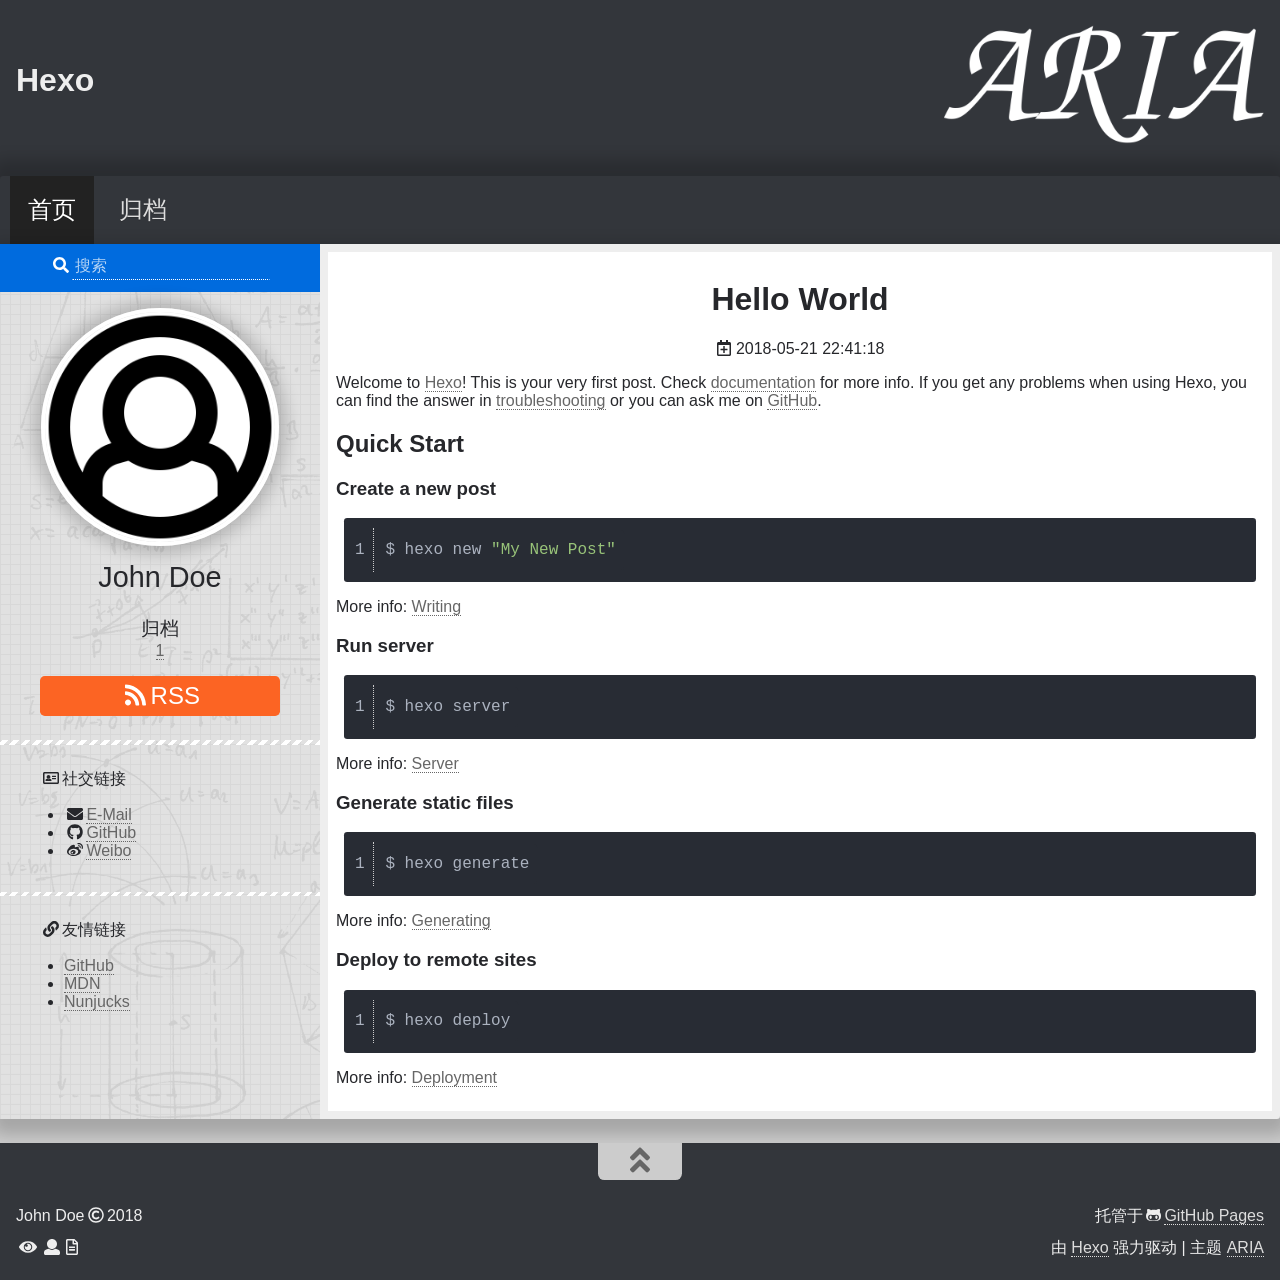
==== commit 507f93c1: "Site updated: 2018-06-04 23:45:49" ====
--- a/index.html
+++ b/index.html
@@ -99,9 +99,9 @@
   <a id="nav-toggle" class="nav-toggle"><i class="fas fa-bars"></i></a>
   <ul id="menu">
     
-    <li><a href="/" class="current">Home</a></li>
-    
-    <li><a href="/archives/">Archives</a></li>
+    <li><a href="/" class="current">首页</a></li>
+    
+    <li><a href="/archives/">归档</a></li>
     
   </ul>
 </nav>
@@ -176,7 +176,7 @@
   
   <div class="search">
     <div class="form-group">
-      <i class="fas fa-search"></i><input type="text" id="search-input" name="q" results="0" placeholder="Search" class="form-control"/>
+      <i class="fas fa-search"></i><input type="text" id="search-input" name="q" results="0" placeholder="搜索" class="form-control"/>
     </div>
   </div>
   <div class="search-result-box" id="search-result"></div>
@@ -191,7 +191,7 @@
   <div class="site-count">
     
     <div class="archives-count">
-      <div class="site-count-title">Archives</div>
+      <div class="site-count-title">归档</div>
       <div><a href="/archives/">1</a></div>
     </div>
     
@@ -212,7 +212,7 @@
     
 <hr>
 <div class="social-link sidebar-item">
-  <div><i class="far fa-address-card"></i>Social Links</p></div>
+  <div><i class="far fa-address-card"></i>社交链接</p></div>
   <ul>
     
     <li><i class="fas fa-envelope"></i><a href="mailto:youremail@youremailhost" target="_blank">E-Mail</a></li>
@@ -230,7 +230,7 @@
     
 <hr>
 <div class="blogroll sidebar-item">
-  <div><i class="fas fa-link"></i>Blogroll</div>
+  <div><i class="fas fa-link"></i>友情链接</div>
   <ul>
     
     <li><a href="https://github.com/" target="_blank">GitHub</a></li>
@@ -279,7 +279,7 @@
           
         </div>
         <div class="powered-by">
-          Proudly Powered by <a href="https://hexo.io/" target="_blank">Hexo</a> | Theme is <a href="https://github.com/AlynxZhou/hexo-theme-aria/" target="_blank">ARIA</a>
+          由 <a href="https://hexo.io/" target="_blank">Hexo</a> 强力驱动 | 主题 <a href="https://github.com/AlynxZhou/hexo-theme-aria/" target="_blank">ARIA</a>
         </div>
       </div>
     </div>
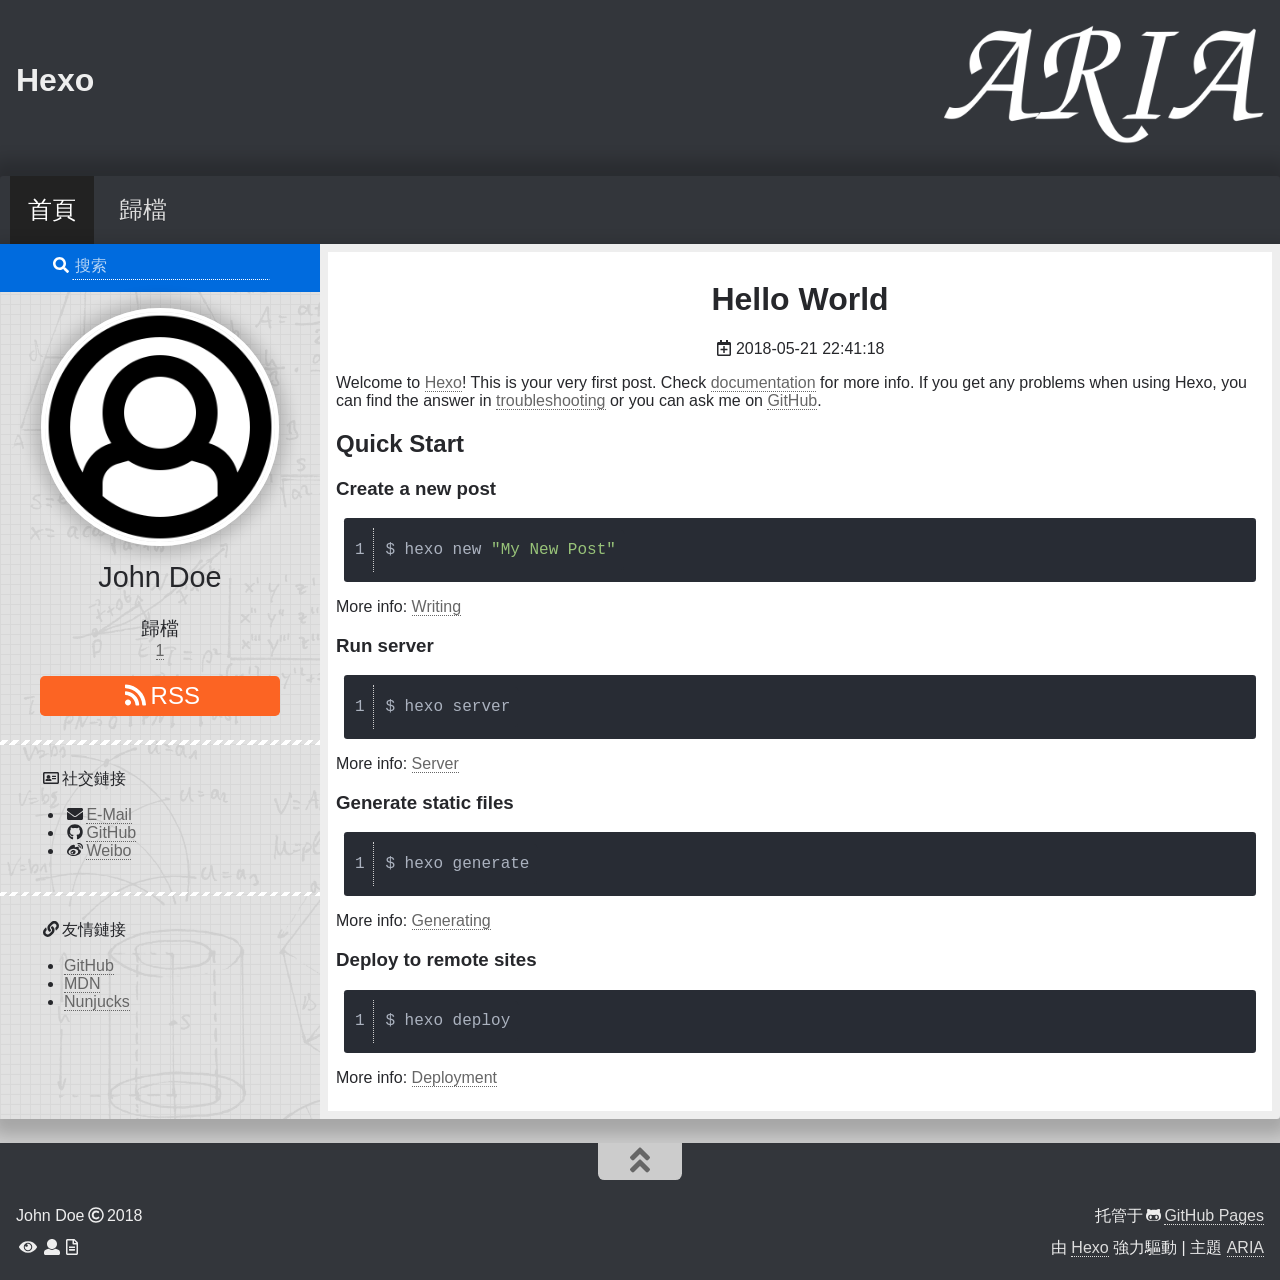
==== commit 9bba0cbb: "Site updated: 2018-06-05 22:56:10" ====
--- a/index.html
+++ b/index.html
@@ -99,9 +99,9 @@
   <a id="nav-toggle" class="nav-toggle"><i class="fas fa-bars"></i></a>
   <ul id="menu">
     
-    <li><a href="/" class="current">首页</a></li>
-    
-    <li><a href="/archives/">归档</a></li>
+    <li><a href="/" class="current">首頁</a></li>
+    
+    <li><a href="/archives/">歸檔</a></li>
     
   </ul>
 </nav>
@@ -191,7 +191,7 @@
   <div class="site-count">
     
     <div class="archives-count">
-      <div class="site-count-title">归档</div>
+      <div class="site-count-title">歸檔</div>
       <div><a href="/archives/">1</a></div>
     </div>
     
@@ -212,7 +212,7 @@
     
 <hr>
 <div class="social-link sidebar-item">
-  <div><i class="far fa-address-card"></i>社交链接</p></div>
+  <div><i class="far fa-address-card"></i>社交鏈接</p></div>
   <ul>
     
     <li><i class="fas fa-envelope"></i><a href="mailto:youremail@youremailhost" target="_blank">E-Mail</a></li>
@@ -230,7 +230,7 @@
     
 <hr>
 <div class="blogroll sidebar-item">
-  <div><i class="fas fa-link"></i>友情链接</div>
+  <div><i class="fas fa-link"></i>友情鏈接</div>
   <ul>
     
     <li><a href="https://github.com/" target="_blank">GitHub</a></li>
@@ -279,7 +279,7 @@
           
         </div>
         <div class="powered-by">
-          由 <a href="https://hexo.io/" target="_blank">Hexo</a> 强力驱动 | 主题 <a href="https://github.com/AlynxZhou/hexo-theme-aria/" target="_blank">ARIA</a>
+          由 <a href="https://hexo.io/" target="_blank">Hexo</a> 強力驅動 | 主題 <a href="https://github.com/AlynxZhou/hexo-theme-aria/" target="_blank">ARIA</a>
         </div>
       </div>
     </div>
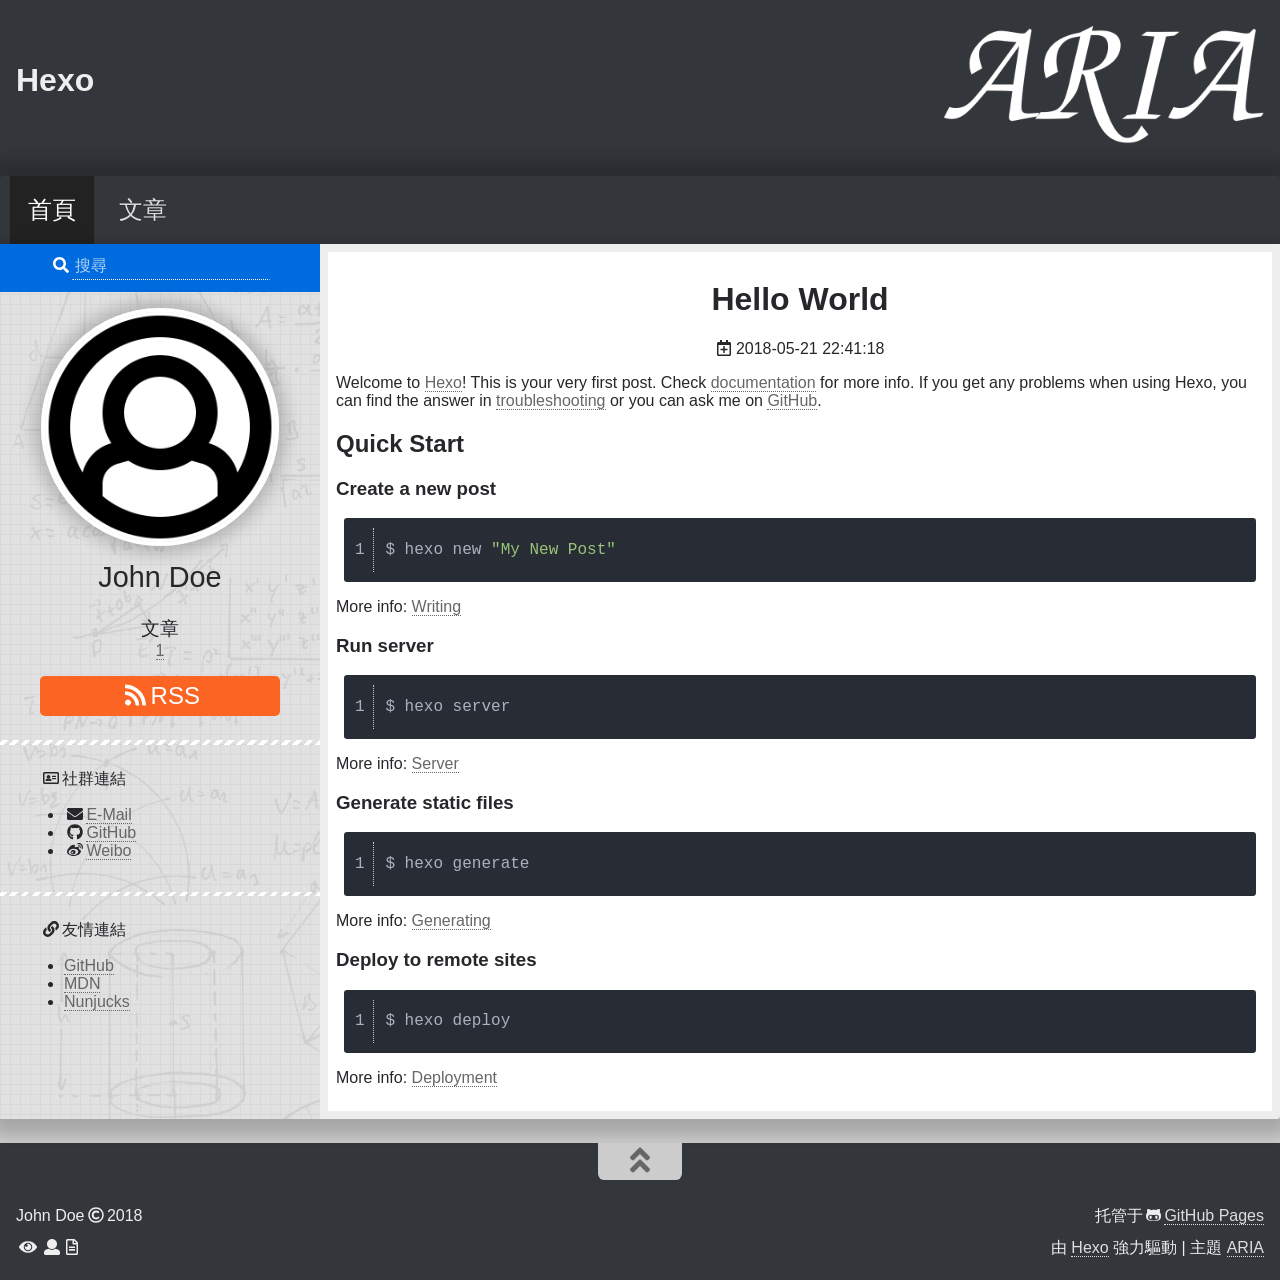
==== commit b2664cf3: "Site updated: 2018-06-05 23:04:08" ====
--- a/index.html
+++ b/index.html
@@ -81,7 +81,7 @@
     <script defer type="text/javascript" src="/js/custom.js"></script>
     <title>Hexo</title>
   </head>
-  <body itemscope itemtype="http://schema.org/WebPage" lang="default"  data-spy="scroll" data-target=".list-group">
+  <body itemscope itemtype="http://schema.org/WebPage" lang="zh_TW"  data-spy="scroll" data-target=".list-group">
     
 <header id="header" class="header" style="background: #33363b;">
   <div class="container">
@@ -101,7 +101,7 @@
     
     <li><a href="/" class="current">首頁</a></li>
     
-    <li><a href="/archives/">歸檔</a></li>
+    <li><a href="/archives/">文章</a></li>
     
   </ul>
 </nav>
@@ -176,7 +176,7 @@
   
   <div class="search">
     <div class="form-group">
-      <i class="fas fa-search"></i><input type="text" id="search-input" name="q" results="0" placeholder="搜索" class="form-control"/>
+      <i class="fas fa-search"></i><input type="text" id="search-input" name="q" results="0" placeholder="搜尋" class="form-control"/>
     </div>
   </div>
   <div class="search-result-box" id="search-result"></div>
@@ -191,7 +191,7 @@
   <div class="site-count">
     
     <div class="archives-count">
-      <div class="site-count-title">歸檔</div>
+      <div class="site-count-title">文章</div>
       <div><a href="/archives/">1</a></div>
     </div>
     
@@ -212,7 +212,7 @@
     
 <hr>
 <div class="social-link sidebar-item">
-  <div><i class="far fa-address-card"></i>社交鏈接</p></div>
+  <div><i class="far fa-address-card"></i>社群連結</p></div>
   <ul>
     
     <li><i class="fas fa-envelope"></i><a href="mailto:youremail@youremailhost" target="_blank">E-Mail</a></li>
@@ -230,7 +230,7 @@
     
 <hr>
 <div class="blogroll sidebar-item">
-  <div><i class="fas fa-link"></i>友情鏈接</div>
+  <div><i class="fas fa-link"></i>友情連結</div>
   <ul>
     
     <li><a href="https://github.com/" target="_blank">GitHub</a></li>
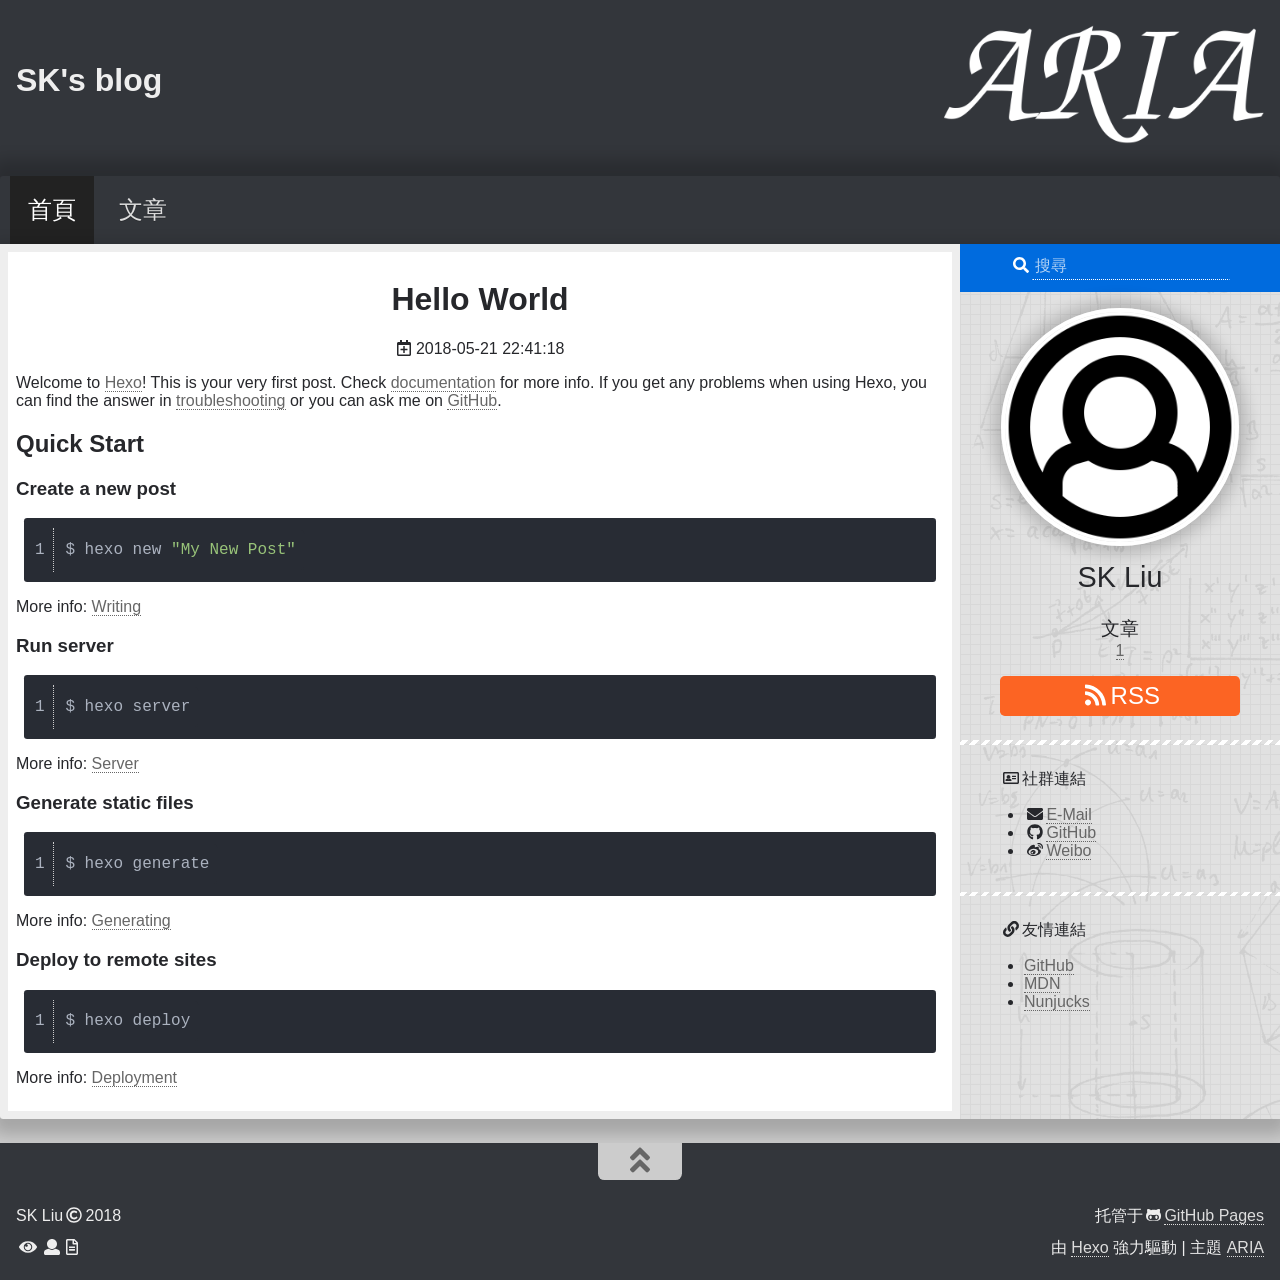
==== commit 154ce2b2: "Site updated: 2018-06-05 23:15:21" ====
--- a/index.html
+++ b/index.html
@@ -34,7 +34,7 @@
     <meta name="msapplication-config" content="/favicons/browserconfig.xml">
     
     
-    <link rel="alternate" href="/atom.xml" title="Hexo" type="application/atom+xml" />
+    <link rel="alternate" href="/atom.xml" title="SK's blog" type="application/atom+xml" />
     
     
     <link rel="shortcut icon" type="image/x-icon" href="/favicons/favicon.ico">
@@ -79,7 +79,7 @@
     <script defer type="text/javascript" src="/js/index.js"></script>
     
     <script defer type="text/javascript" src="/js/custom.js"></script>
-    <title>Hexo</title>
+    <title>SK's blog</title>
   </head>
   <body itemscope itemtype="http://schema.org/WebPage" lang="zh_TW"  data-spy="scroll" data-target=".list-group">
     
@@ -87,7 +87,7 @@
   <div class="container">
     <div class="header-container">
       <div class="header-title">
-        <h1 class="title"><a href="/">Hexo</a></h1>
+        <h1 class="title"><a href="/">SK's blog</a></h1>
         <h2 class="subtitle"></h2>
       </div>
       <div class="logo">
@@ -123,12 +123,12 @@
     <div class="post-block">
       <link itemprop="mainEntityOfPage" href="skliu.tw/2018/05/21/hello-world/">
       <span hidden itemprop="author" itemscope itemtype="http://schema.org/Person">
-        <meta itemprop="name" content="John Doe">
+        <meta itemprop="name" content="SK Liu">
         <meta itemprop="description" content="">
         <meta itemprop="image" content="/images/avatar.png">
       </span>
       <span hidden itemprop="publisher" itemscope itemtype="http://schema.org/Organization">
-        <meta itemprop="name" content="Hexo">
+        <meta itemprop="name" content="SK's blog">
       </span>
     </div>
     <header class="post-header">
@@ -184,9 +184,9 @@
   
 <div class="info sidebar-item" id="info">
   
-  <img class="author-avatar" src="/images/avatar.png" alt="John Doe">
-  
-  <h1 class="author-name">John Doe</h1>
+  <img class="author-avatar" src="/images/avatar.png" alt="SK Liu">
+  
+  <h1 class="author-name">SK Liu</h1>
   <h2 class="author-description"> </h2>
   <div class="site-count">
     
@@ -261,7 +261,7 @@
     <div class="footer-container">
       <div class="footer-left">
         <div class="copyright">
-          <span class="author">John Doe</span><span class="year"><i class="far fa-copyright"></i>2018</span>
+          <span class="author">SK Liu</span><span class="year"><i class="far fa-copyright"></i>2018</span>
         </div>
         
         
--- a/css/index.css
+++ b/css/index.css
@@ -210,15 +210,12 @@
   display: -ms-flexbox;
   display: box;
   display: flex;
-  -webkit-box-direction: reverse;
-  -moz-box-direction: reverse;
-  -o-box-direction: reverse;
   -webkit-box-orient: horizontal;
   -moz-box-orient: horizontal;
   -o-box-orient: horizontal;
-  -webkit-flex-direction: row-reverse;
-  -ms-flex-direction: row-reverse;
-  flex-direction: row-reverse;
+  -webkit-flex-direction: row;
+  -ms-flex-direction: row;
+  flex-direction: row;
   -webkit-box-pack: justify;
   -moz-box-pack: justify;
   -o-box-pack: justify;
